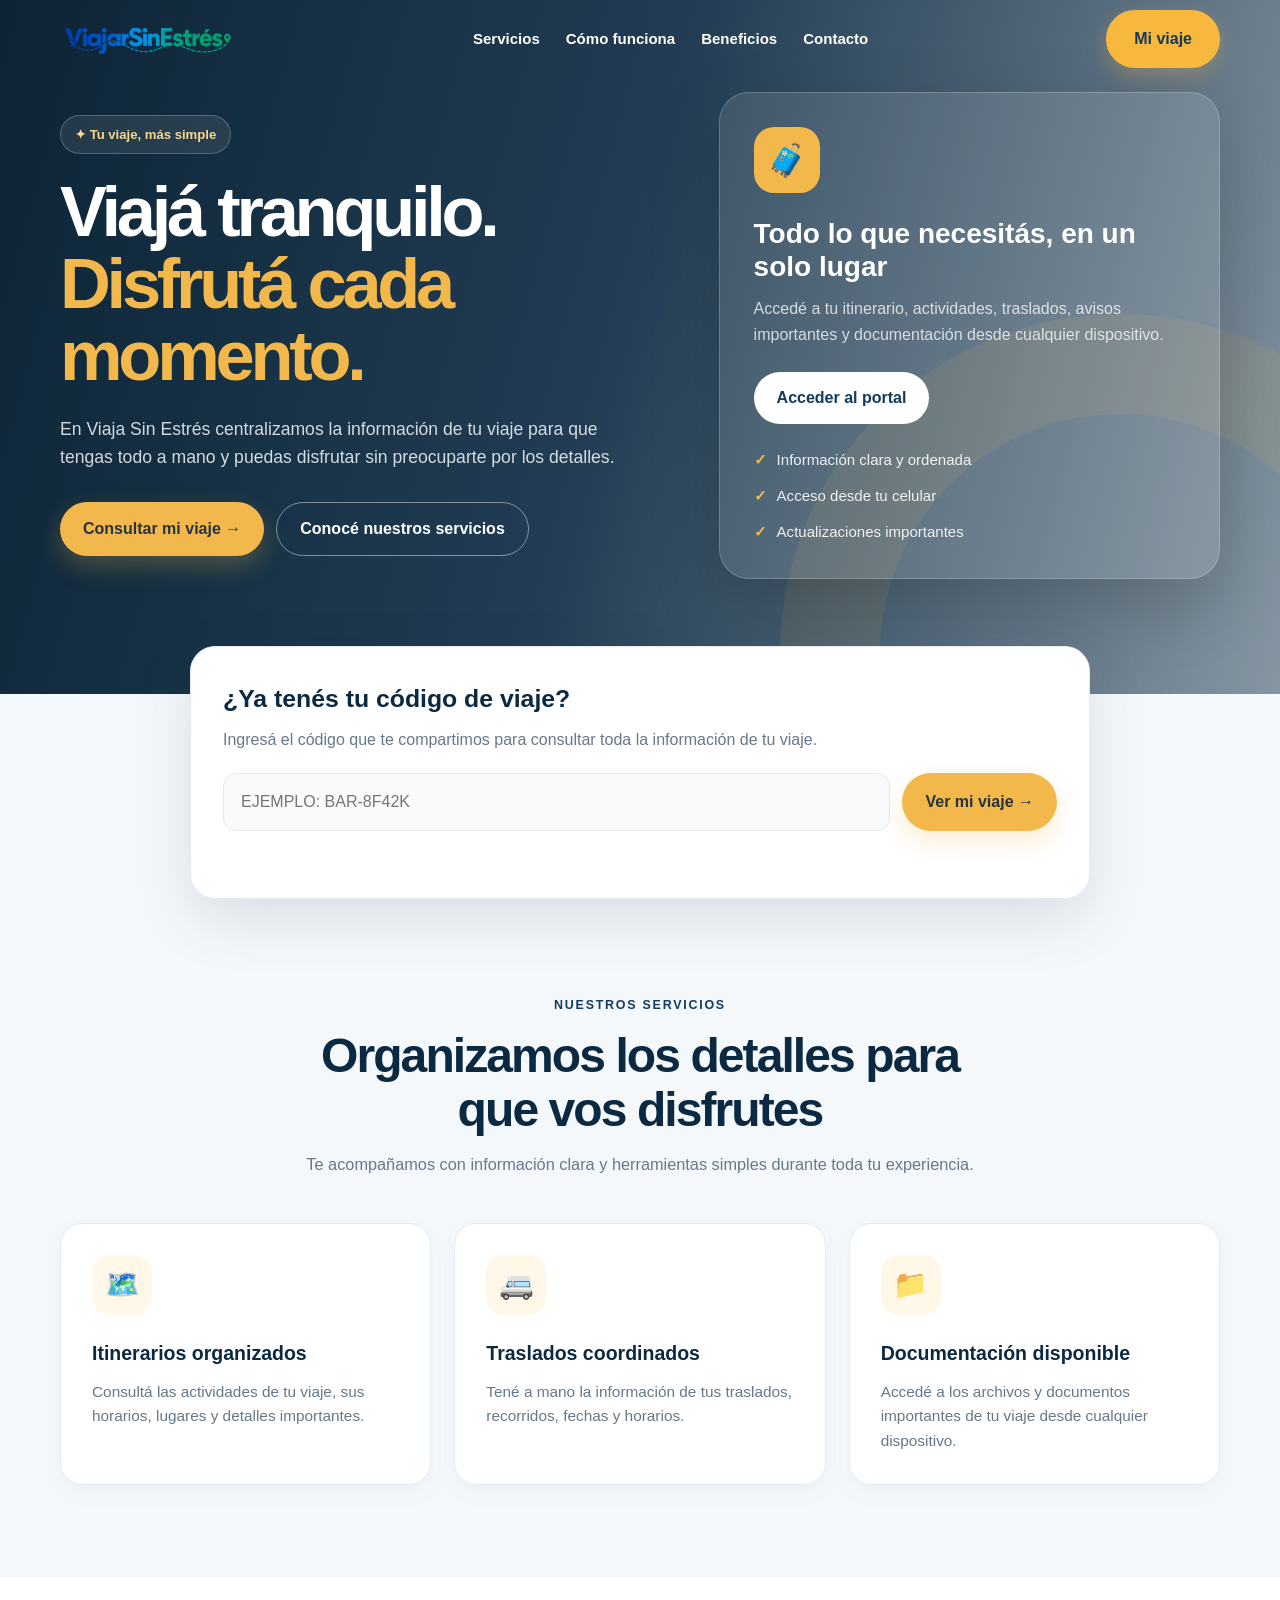
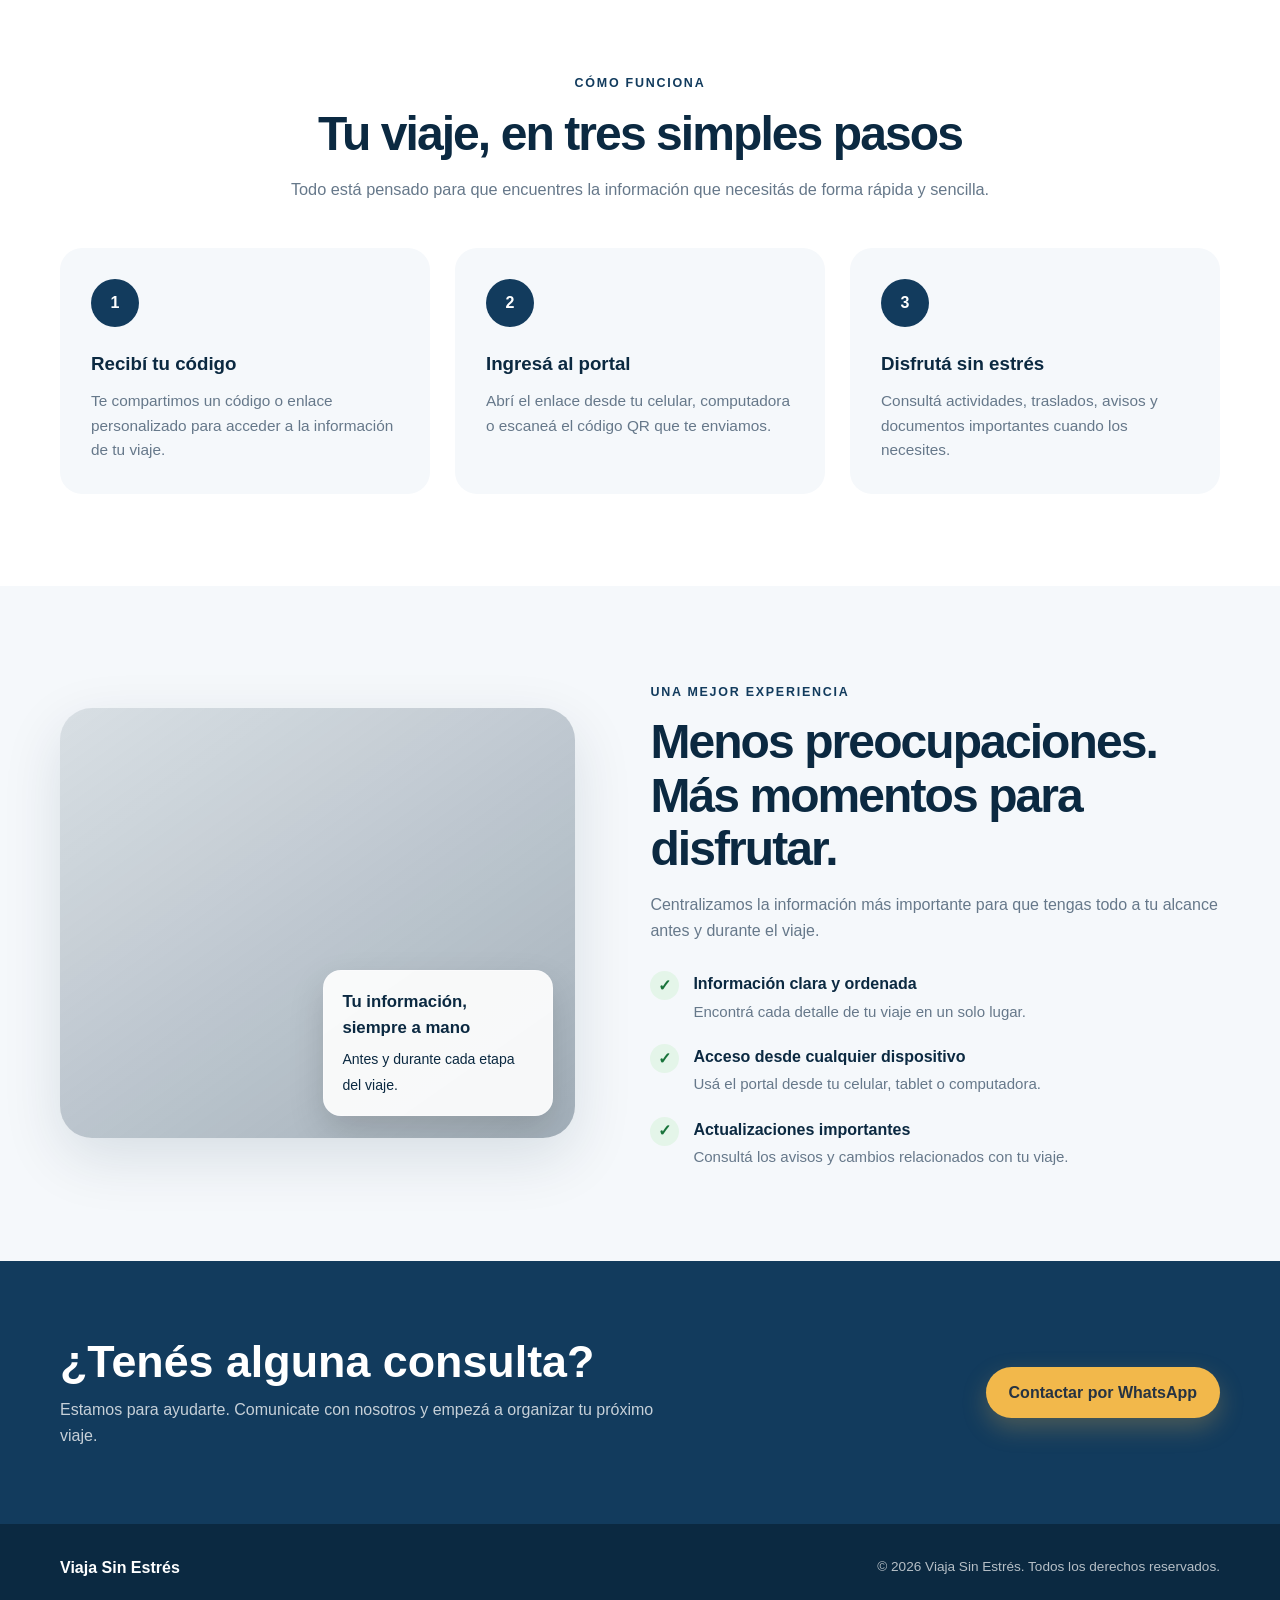
==== index.html @ dff8382d "Add files via upload" ====
<!DOCTYPE html>
<html lang="es">

<head>
  <meta charset="UTF-8">
  <meta name="viewport" content="width=device-width, initial-scale=1.0">
  <title>Viaja Sin Estrés | Organizá tu próximo viaje</title>
  <meta name="description" content="Consultá tu itinerario, actividades, traslados, avisos y documentación desde un solo lugar con Viaja Sin Estrés.">
  <link rel="stylesheet" href="shared/css/global.css">
<link rel="icon" href="assets/favicon-viaja-sin-estres.svg" type="image/svg+xml">
<style>
  /* Ocultar los bordes defectuosos del logo */
  .navbar .brand img,
  .navbar .logo img,
  .navbar img {
   
    background: transparent !important;
    mix-blend-mode: normal !important;
    filter: none !important;
  }
</style>
<style>
  html {
    scroll-behavior: smooth;
  }

  section {
    scroll-margin-top: 100px;
  }

  a,
  button,
  .button,
  .service-card,
  .step-card,
  .benefit-card {
    transition:
      transform 0.3s ease,
      background-color 0.3s ease,
      color 0.3s ease,
      box-shadow 0.3s ease;
  }

  .button:hover,
  button:hover {
    transform: translateY(-3px);
  }

  .service-card:hover,
  .step-card:hover,
  .benefit-card:hover {
    transform: translateY(-6px);
    box-shadow: 0 18px 35px rgba(10, 45, 75, 0.12);
  }

  .hero-content,
  .hero-card,
  .service-card,
  .step-card,
  .benefit-card {
    animation: aparecerSuave 0.8s ease both;
  }

  @keyframes aparecerSuave {
    from {
      opacity: 0;
      transform: translateY(20px);
    }

    to {
      opacity: 1;
      transform: translateY(0);
    }
  }

  @media (prefers-reduced-motion: reduce) {
    html {
      scroll-behavior: auto;
    }

    *,
    *::before,
    *::after {
      animation: none !important;
      transition: none !important;
    }
  }
</style>

  <style>
    :root {
      --navy: #0b2941;
      --blue: #123b5d;
      --gold: #f2b84b;
      --cream: #fff8e9;
      --surface: #ffffff;
      --background: #f5f8fb;
      --text: #183247;
      --muted: #66788a;
      --border: #e3eaf0;
      --shadow: 0 20px 60px rgba(11, 41, 65, .12);
    }

    * { box-sizing: border-box; margin: 0; padding: 0; }

    html { scroll-behavior: smooth; }

    .skip-link {
      position: absolute;
      top: -60px;
      left: 16px;
      z-index: 200;
      padding: 10px 15px;
      border-radius: 10px;
      background: var(--gold);
      color: var(--navy);
      font-weight: 800;
    }

    .skip-link:focus { top: 12px; }

    body {
      font-family: Arial, Helvetica, sans-serif;
      background: var(--background);
      color: var(--text);
      line-height: 1.6;
    }

    a { color: inherit; text-decoration: none; }
    button, input { font: inherit; }

    .container {
      width: min(1160px, 92%);
      margin: 0 auto;
    }

    .section { padding: 92px 0; }

    .section-heading {
      max-width: 720px;
      margin: 0 auto 46px;
      text-align: center;
    }

    .eyebrow {
      display: inline-block;
      margin-bottom: 13px;
      color: var(--blue);
      font-size: .78rem;
      font-weight: 800;
      letter-spacing: .14em;
      text-transform: uppercase;
    }

    .section-heading h2 {
      margin-bottom: 15px;
      color: var(--navy);
      font-size: clamp(2rem, 4vw, 3rem);
      line-height: 1.12;
      letter-spacing: -.04em;
    }

    .section-heading p {
      color: var(--muted);
      font-size: 1.02rem;
    }

    .button {
      display: inline-flex;
      align-items: center;
      justify-content: center;
      gap: 9px;
      min-height: 50px;
      padding: 13px 23px;
      border: 0;
      border-radius: 999px;
      font-weight: 800;
      cursor: pointer;
      transition: transform .2s ease, background .2s ease, box-shadow .2s ease;
    }

    .button:hover {
      transform: translateY(-2px);
    }

    .button-primary {
      background: var(--gold);
      color: #263342;
      box-shadow: 0 10px 25px rgba(242, 184, 75, .25);
    }

    .button-primary:hover { background: #f6c96b; }

    .button-light {
      background: #fff;
      color: var(--blue);
    }

    .button-outline {
      border: 1px solid rgba(255,255,255,.45);
      background: transparent;
      color: #fff;
    }

    .button-outline:hover { background: rgba(255,255,255,.1); }

    /* Navegación */
    .navbar {
      position: absolute;
      top: 0;
      left: 0;
      width: 100%;
      z-index: 100;
      border-bottom: none;
      background: transparent;
      backdrop-filter: none;
    }

    .navbar-content {
      display: flex;
      align-items: center;
      justify-content: space-between;
      gap: 20px;
      min-height: 78px;
    }

    .brand-logo {
      display: block;
      width: 190px;
      height: auto;
      object-fit: contain;
    }

    .nav-links {
      display: flex;
      align-items: center;
      gap: 26px;
      color: var(--muted);
      font-size: .94rem;
      font-weight: 700;
    }

    .nav-links a { transition: color .2s ease; }
    .nav-links a:hover { color: var(--blue); }

    .nav-actions {
      display: flex;
      align-items: center;
      gap: 10px;
    }

    .menu-toggle {
      display: none;
      width: 44px;
      height: 44px;
      padding: 9px;
      border: 1px solid var(--border);
      border-radius: 12px;
      background: #fff;
      cursor: pointer;
    }

    .menu-toggle span {
      display: block;
      width: 100%;
      height: 2px;
      margin: 5px 0;
      border-radius: 3px;
      background: var(--navy);
    }

    /* Hero */
    .hero {
      position: relative;
      overflow: hidden;
      color: #fff;
      background:
        linear-gradient(105deg, rgba(7,31,49,.98) 0%, rgba(11,41,65,.9) 48%, rgba(11,41,65,.48) 100%),
        url("https://images.unsplash.com/photo-1500534623283-312aade485b7?auto=format&fit=crop&w=1800&q=85")
        center/cover no-repeat;
    }

    .hero::before {
      position: absolute;
      right: -180px;
      bottom: -300px;
      width: 680px;
      height: 680px;
      border: 100px solid rgba(242,184,75,.09);
      border-radius: 50%;
      content: "";
    }

    .hero-content {
      position: relative;
      z-index: 1;
      display: grid;
      grid-template-columns: 1.08fr .92fr;
      align-items: center;
      gap: 70px;
      min-height: 650px;
      padding: 92px 0 115px;
    }

    .hero-badge {
      display: inline-flex;
      align-items: center;
      gap: 8px;
      margin-bottom: 22px;
      padding: 8px 14px;
      border: 1px solid rgba(255,255,255,.22);
      border-radius: 999px;
      background: rgba(255,255,255,.09);
      color: #f8d88e;
      font-size: .82rem;
      font-weight: 800;
    }

    .hero h1 {
      max-width: 700px;
      margin-bottom: 23px;
      font-size: clamp(2.65rem, 5.5vw, 5rem);
      line-height: 1.02;
      letter-spacing: -.06em;
    }

    .hero h1 span { color: var(--gold); }

    .hero-description {
      max-width: 590px;
      margin-bottom: 31px;
      color: rgba(255,255,255,.82);
      font-size: 1.1rem;
    }

    .hero-actions {
      display: flex;
      flex-wrap: wrap;
      gap: 12px;
    }

    .hero-panel {
      padding: 34px;
      border: 1px solid rgba(255,255,255,.2);
      border-radius: 30px;
      background: rgba(255,255,255,.11);
      box-shadow: 0 25px 70px rgba(0,0,0,.18);
      backdrop-filter: blur(15px);
    }

    .panel-icon {
      display: grid;
      width: 66px;
      height: 66px;
      margin-bottom: 24px;
      place-items: center;
      border-radius: 20px;
      background: var(--gold);
      color: var(--navy);
      font-size: 2rem;
    }

    .hero-panel h2 {
      margin-bottom: 13px;
      font-size: 1.75rem;
      line-height: 1.18;
    }

    .hero-panel p {
      margin-bottom: 25px;
      color: rgba(255,255,255,.77);
    }

    .mini-features {
      display: grid;
      gap: 12px;
      margin-top: 24px;
    }

    .mini-feature {
      display: flex;
      align-items: center;
      gap: 10px;
      color: rgba(255,255,255,.9);
      font-size: .94rem;
    }

    .mini-feature span {
      color: var(--gold);
      font-weight: 900;
    }

    /* Acceso */
    .access-box {
      position: relative;
      z-index: 2;
      max-width: 900px;
      margin: -48px auto 0;
      padding: 32px;
      border: 1px solid var(--border);
      border-radius: 25px;
      background: var(--surface);
      box-shadow: var(--shadow);
    }

    .access-box h2 {
      margin-bottom: 8px;
      color: var(--navy);
      font-size: 1.55rem;
    }

    .access-box p {
      margin-bottom: 21px;
      color: var(--muted);
    }

    .access-form {
      display: flex;
      gap: 12px;
    }

    .access-form input {
      min-width: 0;
      flex: 1;
      padding: 15px 17px;
      border: 1px solid var(--border);
      border-radius: 13px;
      outline: none;
      background: #f8fafc;
      color: var(--text);
      text-transform: uppercase;
    }

    .access-form input:focus {
      border-color: var(--blue);
      box-shadow: 0 0 0 3px rgba(18,59,93,.1);
    }

    .access-message {
      min-height: 23px;
      margin-top: 12px;
      color: #b42318;
      font-size: .9rem;
    }

    /* Servicios */
    .services-grid {
      display: grid;
      grid-template-columns: repeat(3, 1fr);
      gap: 23px;
    }

    .service-card {
      padding: 31px;
      border: 1px solid var(--border);
      border-radius: 22px;
      background: #fff;
      box-shadow: 0 8px 25px rgba(18,59,93,.04);
      transition: transform .25s ease, box-shadow .25s ease;
    }

    .service-card:hover {
      transform: translateY(-6px);
      box-shadow: var(--shadow);
    }

    .service-icon {
      display: grid;
      width: 60px;
      height: 60px;
      margin-bottom: 23px;
      place-items: center;
      border-radius: 18px;
      background: var(--cream);
      font-size: 1.75rem;
    }

    .service-card h3 {
      margin-bottom: 10px;
      color: var(--navy);
      font-size: 1.22rem;
    }

    .service-card p {
      color: var(--muted);
      font-size: .96rem;
    }

    /* Pasos */
    .steps-section { background: #fff; }

    .steps-grid {
      display: grid;
      grid-template-columns: repeat(3, 1fr);
      gap: 25px;
    }

    .step {
      padding: 31px;
      border-radius: 22px;
      background: var(--background);
    }

    .step-number {
      display: grid;
      width: 48px;
      height: 48px;
      margin-bottom: 22px;
      place-items: center;
      border-radius: 50%;
      background: var(--blue);
      color: #fff;
      font-weight: 900;
    }

    .step h3 {
      margin-bottom: 10px;
      color: var(--navy);
    }

    .step p {
      color: var(--muted);
      font-size: .96rem;
    }

    /* Beneficios */
    .benefits-content {
      display: grid;
      grid-template-columns: .95fr 1.05fr;
      align-items: center;
      gap: 75px;
    }

    .benefits-visual {
      position: relative;
      min-height: 430px;
      overflow: hidden;
      border-radius: 32px;
      background:
        linear-gradient(145deg, rgba(11,41,65,.12), rgba(11,41,65,.35)),
        url("https://images.unsplash.com/photo-1464822759023-fed622ff2c3b?auto=format&fit=crop&w=1100&q=85")
        center/cover no-repeat;
      box-shadow: var(--shadow);
    }

    .visual-badge {
      position: absolute;
      right: 22px;
      bottom: 22px;
      max-width: 230px;
      padding: 18px;
      border: 1px solid rgba(255,255,255,.35);
      border-radius: 18px;
      background: rgba(255,255,255,.9);
      color: var(--navy);
      box-shadow: 0 15px 35px rgba(0,0,0,.15);
    }

    .visual-badge strong {
      display: block;
      margin-bottom: 4px;
      font-size: 1.05rem;
    }

    .visual-badge span { font-size: .88rem; }

    .benefits-copy .eyebrow { margin-bottom: 12px; }

    .benefits-copy h2 {
      margin-bottom: 16px;
      color: var(--navy);
      font-size: clamp(2rem, 4vw, 3rem);
      line-height: 1.12;
      letter-spacing: -.04em;
    }

    .benefits-copy > p { color: var(--muted); }

    .benefits-list {
      display: grid;
      gap: 20px;
      margin-top: 28px;
    }

    .benefit {
      display: flex;
      align-items: flex-start;
      gap: 14px;
    }

    .benefit-check {
      display: grid;
      flex-shrink: 0;
      width: 29px;
      height: 29px;
      place-items: center;
      border-radius: 50%;
      background: #e4f5e9;
      color: #18733a;
      font-weight: 900;
    }

    .benefit strong {
      display: block;
      margin-bottom: 3px;
      color: var(--navy);
    }

    .benefit p {
      color: var(--muted);
      font-size: .94rem;
    }

    /* CTA y footer */
    .cta {
      padding: 75px 0;
      background: var(--blue);
      color: #fff;
    }

    .cta-content {
      display: flex;
      align-items: center;
      justify-content: space-between;
      gap: 35px;
    }

    .cta h2 {
      margin-bottom: 11px;
      font-size: clamp(1.9rem, 4vw, 2.8rem);
      line-height: 1.12;
    }

    .cta p {
      max-width: 630px;
      color: rgba(255,255,255,.76);
    }

    .footer {
      padding: 31px 0;
      background: var(--navy);
      color: rgba(255,255,255,.7);
    }

    .footer-content {
      display: flex;
      align-items: center;
      justify-content: space-between;
      gap: 20px;
    }

    .footer-brand {
      color: #fff;
      font-weight: 900;
    }

    .footer small { font-size: .85rem; }

    @media (max-width: 900px) {
      .nav-links {
        display: none;
        position: absolute;
        top: 78px;
        left: 0;
        right: 0;
        padding: 18px 4%;
        border-bottom: none;
        background: #123b56;
        box-shadow: 0 18px 35px rgba(11, 41, 65, .18);
      }

      .nav-links.is-open {
        display: grid;
        gap: 14px;
      }

      .menu-toggle { display: block; }

      .hero-content {
        grid-template-columns: 1fr;
        gap: 38px;
        min-height: auto;
        padding: 70px 0 105px;
      }

      .hero-panel { max-width: 560px; }

      .services-grid,
      .steps-grid { grid-template-columns: 1fr; }

      .benefits-content {
        grid-template-columns: 1fr;
        gap: 38px;
      }

      .benefits-visual { min-height: 330px; }

      .cta-content {
        align-items: flex-start;
        flex-direction: column;
      }
    }

    @media (max-width: 560px) {
      .section { padding: 65px 0; }

      .brand-logo { width: 155px; }

      .nav-trip-button {
        min-height: 44px;
        padding: 10px 17px;
      }

      .hero h1 { font-size: 2.85rem; }

      .hero-actions,
      .hero-actions .button { width: 100%; }

      .access-box {
        width: 92%;
        margin-top: -35px;
        padding: 24px;
      }

      .access-form { flex-direction: column; }
      .access-form .button { width: 100%; }

      .service-card,
      .step { padding: 26px; }

      .footer-content {
        align-items: flex-start;
        flex-direction: column;
      }
    }
  </style>

  <!-- Ajustes finales del header -->
  <style>
    .navbar {
      background: transparent !important;
      border-bottom: none !important;
      box-shadow: none !important;
      backdrop-filter: none !important;
    }

    .navbar .nav-links a {
      color: #ffffff;
    }

    .navbar .nav-links a:hover {
      color: var(--gold);
    }

    .navbar .nav-trip-button {
      background: var(--gold);
      color: var(--navy);
      border: none;
    }

    .navbar .menu-toggle {
      background: rgba(255, 255, 255, 0.12);
      border-color: rgba(255, 255, 255, 0.35);
    }

    .navbar .menu-toggle span {
      background: #ffffff;
    }

    @media (max-width: 900px) {
      .navbar .nav-links {
        background: #123b56;
        border-bottom: none;
      }
    }
  </style>
  <style>
  /* Mostrar el logo completo */
  .navbar img {
    display: block !important;
    width: auto !important;
    height: auto !important;
    max-width: 180px !important;
    max-height: 70px !important;
    clip-path: none !important;
    object-fit: contain !important;
    mix-blend-mode: normal !important;
    filter: none !important;
  }

  /* Contenedor del logo sin recortes */
  .navbar .brand,
  .navbar .logo,
  .navbar a:first-child {
    overflow: visible !important;
    background: transparent !important;
    border: none !important;
    box-shadow: none !important;
  }
</style>
<style>
  /* Restaurar el botón "Mi viaje" */
  .navbar a.button,
  .navbar a.button-primary,
  .navbar .nav-trip-button {
    display: inline-flex !important;
    align-items: center;
    justify-content: center;
    background: #F8B83E !important;
    color: #123B56 !important;
    border: 2px solid #F8B83E !important;
    border-radius: 999px !important;
    padding: 14px 26px !important;
    text-decoration: none !important;
    font-weight: 800 !important;
    box-shadow: 0 8px 20px rgba(248, 184, 62, 0.25) !important;
  }

  .navbar a.button:hover,
  .navbar a.button-primary:hover,
  .navbar .nav-trip-button:hover {
    background: #FFD477 !important;
    border-color: #FFD477 !important;
    color: #123B56 !important;
    transform: translateY(-2px);
  }
</style>
</head>

<body>
  <a class="skip-link" href="#contenido-principal">Saltar al contenido principal</a>

  <header class="navbar">
    <div class="container navbar-content">
      <a href="#" aria-label="Viaja Sin Estrés - Inicio">
        <img class="brand-logo" src="assets/logo-viaja-sin-estres.png" alt="Viaja Sin Estrés">
      </a>

      <nav class="nav-links" id="mainNav" aria-label="Navegación principal">
        <a href="#servicios">Servicios</a>
        <a href="#como-funciona">Cómo funciona</a>
        <a href="#beneficios">Beneficios</a>
        <a href="#contacto">Contacto</a>
      </nav>

      <div class="nav-actions">
        <a class="button button-primary nav-trip-button" href="#acceso">Mi viaje</a>
        <button class="menu-toggle" id="menuToggle" type="button"
                aria-label="Abrir menú" aria-controls="mainNav" aria-expanded="false">
          <span></span><span></span><span></span>
        </button>
      </div>
    </div>
  </header>

  <main id="contenido-principal">
    <section class="hero">
      <div class="container hero-content">
        <div>
          <span class="hero-badge">✦ Tu viaje, más simple</span>

          <h1>
            Viajá tranquilo.<br>
            <span>Disfrutá cada momento.</span>
          </h1>

          <p class="hero-description">
            En Viaja Sin Estrés centralizamos la información de tu viaje
            para que tengas todo a mano y puedas disfrutar sin preocuparte
            por los detalles.
          </p>

          <div class="hero-actions">
            <a class="button button-primary" href="#acceso">Consultar mi viaje →</a>
            <a class="button button-outline" href="#servicios">Conocé nuestros servicios</a>
          </div>
        </div>

        <div class="hero-panel">
          <div class="panel-icon">🧳</div>
          <h2>Todo lo que necesitás, en un solo lugar</h2>
          <p>
            Accedé a tu itinerario, actividades, traslados, avisos
            importantes y documentación desde cualquier dispositivo.
          </p>
          <a class="button button-light" href="#acceso">Acceder al portal</a>

          <div class="mini-features">
            <div class="mini-feature"><span>✓</span> Información clara y ordenada</div>
            <div class="mini-feature"><span>✓</span> Acceso desde tu celular</div>
            <div class="mini-feature"><span>✓</span> Actualizaciones importantes</div>
          </div>
        </div>
      </div>
    </section>

    <section class="container" id="acceso">
      <div class="access-box">
        <h2>¿Ya tenés tu código de viaje?</h2>
        <p>Ingresá el código que te compartimos para consultar toda la información de tu viaje.</p>

        <form class="access-form" id="accessForm">
          <input
            type="text"
            id="tripCode"
            placeholder="Ejemplo: BAR-8F42K"
            autocomplete="off"
            required
          >
          <button class="button button-primary" type="submit">Ver mi viaje →</button>
        </form>

        <div class="access-message" id="accessMessage" role="alert" aria-live="polite"></div>
      </div>
    </section>

    <section class="section" id="servicios">
      <div class="container">
        <div class="section-heading">
          <span class="eyebrow">Nuestros servicios</span>
          <h2>Organizamos los detalles para que vos disfrutes</h2>
          <p>Te acompañamos con información clara y herramientas simples durante toda tu experiencia.</p>
        </div>

        <div class="services-grid">
          <article class="service-card">
            <div class="service-icon">🗺️</div>
            <h3>Itinerarios organizados</h3>
            <p>Consultá las actividades de tu viaje, sus horarios, lugares y detalles importantes.</p>
          </article>

          <article class="service-card">
            <div class="service-icon">🚐</div>
            <h3>Traslados coordinados</h3>
            <p>Tené a mano la información de tus traslados, recorridos, fechas y horarios.</p>
          </article>

          <article class="service-card">
            <div class="service-icon">📁</div>
            <h3>Documentación disponible</h3>
            <p>Accedé a los archivos y documentos importantes de tu viaje desde cualquier dispositivo.</p>
          </article>
        </div>
      </div>
    </section>

    <section class="section steps-section" id="como-funciona">
      <div class="container">
        <div class="section-heading">
          <span class="eyebrow">Cómo funciona</span>
          <h2>Tu viaje, en tres simples pasos</h2>
          <p>Todo está pensado para que encuentres la información que necesitás de forma rápida y sencilla.</p>
        </div>

        <div class="steps-grid">
          <article class="step">
            <div class="step-number">1</div>
            <h3>Recibí tu código</h3>
            <p>Te compartimos un código o enlace personalizado para acceder a la información de tu viaje.</p>
          </article>

          <article class="step">
            <div class="step-number">2</div>
            <h3>Ingresá al portal</h3>
            <p>Abrí el enlace desde tu celular, computadora o escaneá el código QR que te enviamos.</p>
          </article>

          <article class="step">
            <div class="step-number">3</div>
            <h3>Disfrutá sin estrés</h3>
            <p>Consultá actividades, traslados, avisos y documentos importantes cuando los necesites.</p>
          </article>
        </div>
      </div>
    </section>

    <section class="section" id="beneficios">
      <div class="container benefits-content">
        <div class="benefits-visual" aria-label="Paisaje de montaña">
          <div class="visual-badge">
            <strong>Tu información, siempre a mano</strong>
            <span>Antes y durante cada etapa del viaje.</span>
          </div>
        </div>

        <div class="benefits-copy">
          <span class="eyebrow">Una mejor experiencia</span>
          <h2>Menos preocupaciones.<br>Más momentos para disfrutar.</h2>
          <p>
            Centralizamos la información más importante para que tengas
            todo a tu alcance antes y durante el viaje.
          </p>

          <div class="benefits-list">
            <div class="benefit">
              <span class="benefit-check">✓</span>
              <div>
                <strong>Información clara y ordenada</strong>
                <p>Encontrá cada detalle de tu viaje en un solo lugar.</p>
              </div>
            </div>

            <div class="benefit">
              <span class="benefit-check">✓</span>
              <div>
                <strong>Acceso desde cualquier dispositivo</strong>
                <p>Usá el portal desde tu celular, tablet o computadora.</p>
              </div>
            </div>

            <div class="benefit">
              <span class="benefit-check">✓</span>
              <div>
                <strong>Actualizaciones importantes</strong>
                <p>Consultá los avisos y cambios relacionados con tu viaje.</p>
              </div>
            </div>
          </div>
        </div>
      </div>
    </section>

    <section class="cta" id="contacto">
      <div class="container cta-content">
        <div>
          <h2>¿Tenés alguna consulta?</h2>
          <p>Estamos para ayudarte. Comunicate con nosotros y empezá a organizar tu próximo viaje.</p>
        </div>

        <a
  class="button button-primary"
  href="https://api.whatsapp.com/send?phone=5493462377104&text=Hola%2C%20quisiera%20realizar%20una%20consulta%20sobre%20los%20servicios%20de%20Viaja%20Sin%20Estr%C3%A9s.%20%C2%BFPodr%C3%ADan%20ayudarme%3F"
  target="_blank"
  rel="noopener noreferrer"
>
  Contactar por WhatsApp
</a>
      </div>
    </section>
  </main>

  <footer class="footer">
    <div class="container footer-content">
      <div class="footer-brand">Viaja Sin Estrés</div>
      <small>© <span id="currentYear"></span> Viaja Sin Estrés. Todos los derechos reservados.</small>
    </div>
  </footer>

  <script>
    const accessForm = document.getElementById("accessForm");
    const tripCodeInput = document.getElementById("tripCode");
    const accessMessage = document.getElementById("accessMessage");

    accessForm.addEventListener("submit", function (event) {
      event.preventDefault();

      const code = tripCodeInput.value.trim().toUpperCase();

      if (!code) {
        accessMessage.textContent = "Ingresá un código de viaje.";
        return;
      }

      accessMessage.textContent = "";
      window.location.href = "viaje/?c=" + encodeURIComponent(code);
    });

    document.getElementById("currentYear").textContent = new Date().getFullYear();

    const menuToggle = document.getElementById("menuToggle");
    const mainNav = document.getElementById("mainNav");

    menuToggle.addEventListener("click", function () {
      const isOpen = mainNav.classList.toggle("is-open");
      menuToggle.setAttribute("aria-expanded", String(isOpen));
      menuToggle.setAttribute("aria-label", isOpen ? "Cerrar menú" : "Abrir menú");
    });

    mainNav.querySelectorAll("a").forEach(function (link) {
      link.addEventListener("click", function () {
        mainNav.classList.remove("is-open");
        menuToggle.setAttribute("aria-expanded", "false");
        menuToggle.setAttribute("aria-label", "Abrir menú");
      });
    });
  </script>
</body>
</html>
---- shared/css/global.css ----
/* ============================================================
   shared/css/global.css
   Variables de diseño, reset y componentes reutilizables.
   Importar PRIMERO en cualquier página.
   ============================================================ */

/* ── Variables ─────────────────────────────────────────────── */
:root {
  /* Paleta principal */
  --color-primary:       #1d4ed8;
  --color-primary-dark:  #1e3a8a;
  --color-primary-light: #eff6ff;
  --color-accent:        #f97316;
  --color-accent-dark:   #ea580c;

  /* Estados */
  --color-success:       #16a34a;
  --color-success-bg:    #f0fdf4;
  --color-success-border:#86efac;
  --color-danger:        #dc2626;
  --color-danger-bg:     #fef2f2;
  --color-danger-border: #fca5a5;
  --color-warning:       #d97706;
  --color-warning-bg:    #fffbeb;

  /* Superficies */
  --color-bg:            #f8fafc;
  --color-surface:       #ffffff;
  --color-border:        #e2e8f0;
  --color-border-light:  #f1f5f9;

  /* Texto */
  --color-text:          #1e293b;
  --color-text-muted:    #64748b;
  --color-text-light:    #94a3b8;
  --color-text-inverse:  #ffffff;

  /* Tipografía */
  --font:       'Segoe UI', system-ui, -apple-system, sans-serif;
  --font-mono:  'Courier New', 'Consolas', monospace;

  /* Tamaños */
  --text-xs:   0.75rem;
  --text-sm:   0.875rem;
  --text-base: 1rem;
  --text-lg:   1.125rem;
  --text-xl:   1.25rem;
  --text-2xl:  1.5rem;
  --text-3xl:  1.875rem;

  /* Espaciado */
  --sp-1: 0.25rem;  --sp-2: 0.5rem;  --sp-3: 0.75rem;
  --sp-4: 1rem;     --sp-5: 1.25rem; --sp-6: 1.5rem;
  --sp-8: 2rem;     --sp-10: 2.5rem; --sp-12: 3rem;

  /* Radios */
  --r-sm:   4px;
  --r:      8px;
  --r-lg:   12px;
  --r-xl:   16px;
  --r-full: 9999px;

  /* Sombras */
  --shadow-sm: 0 1px 2px rgba(0,0,0,.05);
  --shadow:    0 1px 3px rgba(0,0,0,.10), 0 1px 2px rgba(0,0,0,.06);
  --shadow-md: 0 4px 6px -1px rgba(0,0,0,.10), 0 2px 4px -1px rgba(0,0,0,.06);
  --shadow-lg: 0 10px 15px -3px rgba(0,0,0,.10), 0 4px 6px -2px rgba(0,0,0,.05);
  --shadow-xl: 0 20px 25px -5px rgba(0,0,0,.10), 0 10px 10px -5px rgba(0,0,0,.04);

  /* Transiciones */
  --tr:    150ms ease;
  --tr-md: 250ms ease;
}

/* ── Reset ──────────────────────────────────────────────────── */
*, *::before, *::after { box-sizing: border-box; margin: 0; padding: 0; }

html {
  font-size: 16px;
  -webkit-text-size-adjust: 100%;
  scroll-behavior: smooth;
}

body {
  font-family: var(--font);
  font-size: var(--text-base);
  color: var(--color-text);
  background: var(--color-bg);
  line-height: 1.6;
  min-height: 100vh;
}

/* ── Botones ────────────────────────────────────────────────── */
.btn {
  display: inline-flex;
  align-items: center;
  gap: var(--sp-2);
  padding: var(--sp-2) var(--sp-4);
  font-size: var(--text-sm);
  font-weight: 500;
  font-family: var(--font);
  border-radius: var(--r);
  border: 1.5px solid transparent;
  cursor: pointer;
  transition: all var(--tr);
  text-decoration: none;
  white-space: nowrap;
  line-height: 1.5;
  user-select: none;
}
.btn:disabled { opacity: .6; cursor: not-allowed; }
.btn:focus-visible {
  outline: 3px solid var(--color-primary);
  outline-offset: 2px;
}

.btn-primary {
  background: var(--color-primary);
  color: var(--color-text-inverse);
  border-color: var(--color-primary);
}
.btn-primary:hover:not(:disabled) {
  background: var(--color-primary-dark);
  border-color: var(--color-primary-dark);
}

.btn-accent {
  background: var(--color-accent);
  color: var(--color-text-inverse);
  border-color: var(--color-accent);
}
.btn-accent:hover:not(:disabled) {
  background: var(--color-accent-dark);
  border-color: var(--color-accent-dark);
}

.btn-ghost {
  background: transparent;
  color: var(--color-text-muted);
  border-color: var(--color-border);
}
.btn-ghost:hover:not(:disabled) {
  background: var(--color-border-light);
  color: var(--color-text);
}

.btn-danger {
  background: transparent;
  color: var(--color-danger);
  border-color: var(--color-danger);
}
.btn-danger:hover:not(:disabled) { background: var(--color-danger-bg); }

.btn-sm  { padding: var(--sp-1) var(--sp-3); font-size: var(--text-xs); }
.btn-lg  { padding: var(--sp-3) var(--sp-6); font-size: var(--text-base); }
.btn-full { width: 100%; justify-content: center; }

/* ── Formularios ────────────────────────────────────────────── */
.form-group {
  display: flex;
  flex-direction: column;
  gap: var(--sp-1);
  margin-bottom: var(--sp-4);
}

.form-group label {
  font-size: var(--text-sm);
  font-weight: 500;
  color: var(--color-text);
}

.form-group input,
.form-group textarea,
.form-group select {
  padding: var(--sp-2) var(--sp-3);
  border: 1.5px solid var(--color-border);
  border-radius: var(--r);
  font-size: var(--text-sm);
  font-family: var(--font);
  color: var(--color-text);
  background: var(--color-surface);
  transition: border-color var(--tr), box-shadow var(--tr);
  outline: none;
  width: 100%;
}
.form-group input:focus,
.form-group textarea:focus,
.form-group select:focus {
  border-color: var(--color-primary);
  box-shadow: 0 0 0 3px rgba(29,78,216,.12);
}
.form-group input::placeholder,
.form-group textarea::placeholder { color: var(--color-text-light); }
.form-group textarea { resize: vertical; min-height: 80px; }

/* Grid de dos columnas */
.form-row {
  display: grid;
  grid-template-columns: 1fr 1fr;
  gap: var(--sp-4);
  margin-bottom: var(--sp-4);
}
.form-row .form-group { margin-bottom: 0; }

@media (max-width: 560px) {
  .form-row { grid-template-columns: 1fr; }
}

/* ── Alertas ────────────────────────────────────────────────── */
.alert {
  padding: var(--sp-3) var(--sp-4);
  border-radius: var(--r);
  font-size: var(--text-sm);
  margin-bottom: var(--sp-4);
  border: 1.5px solid transparent;
}
.alert-error   { background: var(--color-danger-bg);  color: var(--color-danger);  border-color: var(--color-danger-border); }
.alert-success { background: var(--color-success-bg); color: var(--color-success); border-color: var(--color-success-border); }
.alert-warning { background: var(--color-warning-bg); color: var(--color-warning); border-color: #fcd34d; }

/* ── Badge ──────────────────────────────────────────────────── */
.badge {
  display: inline-block;
  padding: 2px var(--sp-2);
  border-radius: var(--r-full);
  font-size: var(--text-xs);
  font-weight: 700;
  letter-spacing: .06em;
  font-family: var(--font-mono);
}
.badge-primary { background: var(--color-primary-light); color: var(--color-primary-dark); }
.badge-success { background: var(--color-success-bg);    color: var(--color-success); }
.badge-neutral { background: var(--color-border-light);  color: var(--color-text-muted); }

/* ── Toggle switch ─────────────────────────────────────────── */
.toggle {
  position: relative;
  display: inline-block;
  width: 40px;
  height: 22px;
  flex-shrink: 0;
}
.toggle input { opacity: 0; width: 0; height: 0; }
.toggle-slider {
  position: absolute;
  cursor: pointer;
  inset: 0;
  background: var(--color-border);
  border-radius: var(--r-full);
  transition: background var(--tr);
}
.toggle-slider::before {
  content: '';
  position: absolute;
  height: 16px; width: 16px;
  left: 3px; bottom: 3px;
  background: white;
  border-radius: 50%;
  transition: transform var(--tr);
  box-shadow: var(--shadow-sm);
}
.toggle input:checked + .toggle-slider { background: var(--color-success); }
.toggle input:checked + .toggle-slider::before { transform: translateX(18px); }
.toggle input:focus-visible + .toggle-slider {
  outline: 3px solid var(--color-primary);
  outline-offset: 2px;
}

/* ── Utilidades ─────────────────────────────────────────────── */
.hidden        { display: none !important; }
.text-sm       { font-size: var(--text-sm); }
.text-xs       { font-size: var(--text-xs); }
.text-muted    { color: var(--color-text-muted); }
.text-center   { text-align: center; }
.fw-medium     { font-weight: 500; }
.fw-bold       { font-weight: 700; }
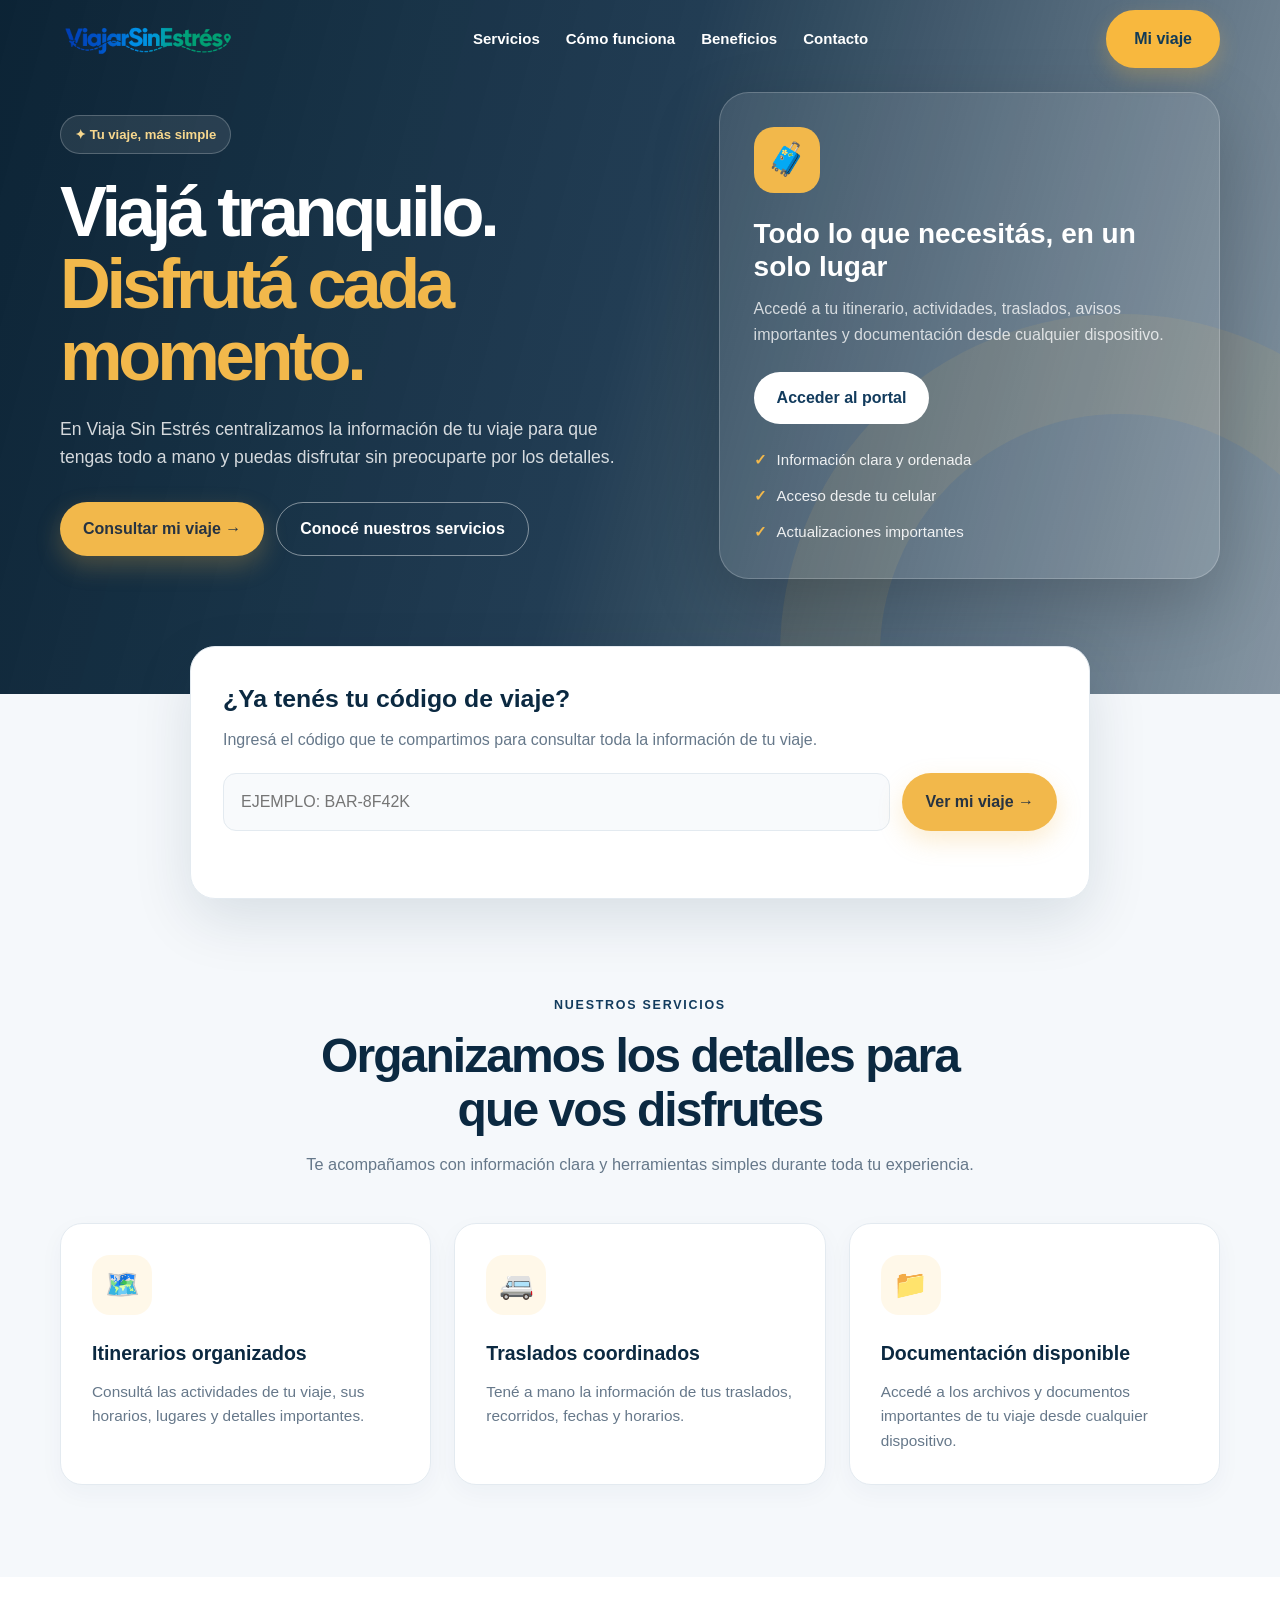
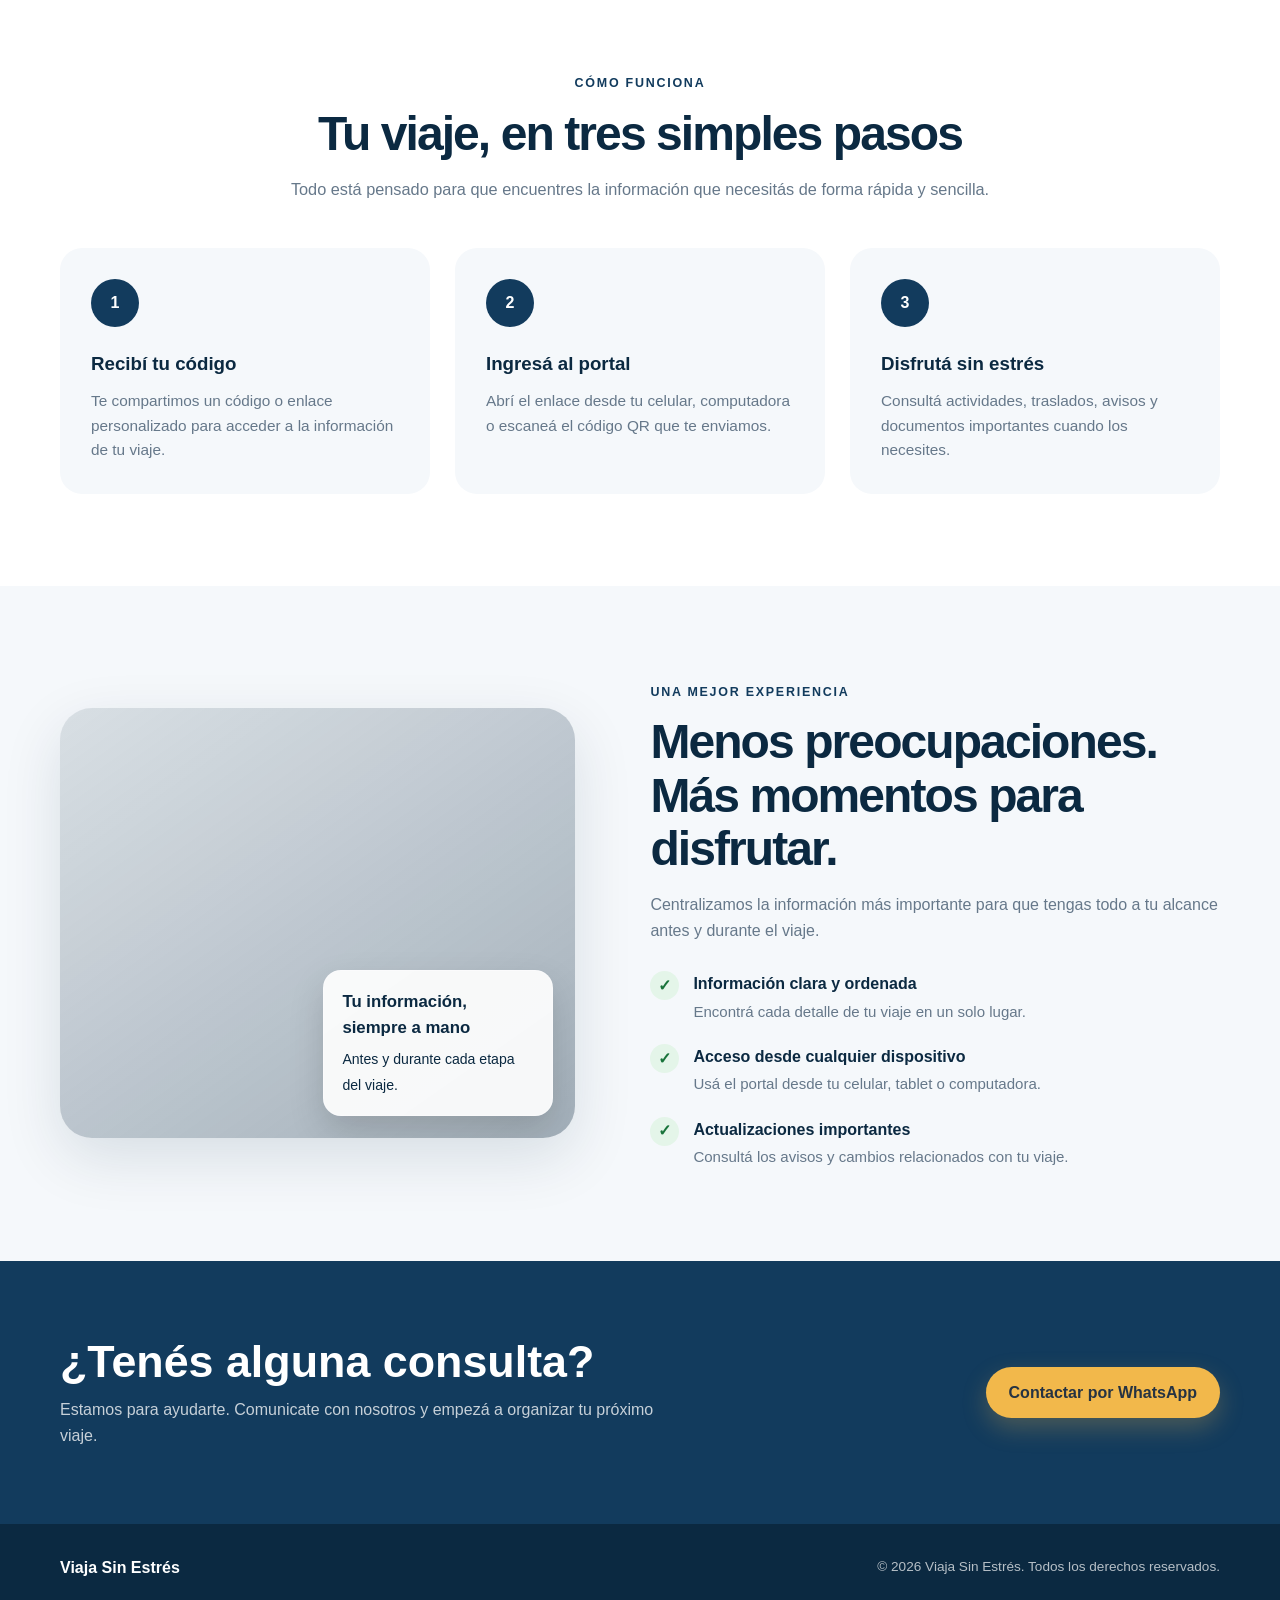
==== commit 427c8d3d: "Update index.html" ====
--- a/index.html
+++ b/index.html
@@ -7,6 +7,7 @@
   <title>Viaja Sin Estrés | Organizá tu próximo viaje</title>
   <meta name="description" content="Consultá tu itinerario, actividades, traslados, avisos y documentación desde un solo lugar con Viaja Sin Estrés.">
   <link rel="stylesheet" href="shared/css/global.css">
+  <link rel="preload" as="image" href="assets/logo-viaja-sin-estres.png">
 <link rel="icon" href="assets/favicon-viaja-sin-estres.svg" type="image/svg+xml">
 <style>
   /* Ocultar los bordes defectuosos del logo */
@@ -825,6 +826,27 @@
     transform: translateY(-2px);
   }
 </style>
+
+<style id="animaciones-scroll-viaja">
+  /* Animaciones de entrada al desplazarse por la página */
+  .reveal-on-scroll {
+    opacity: 0;
+    transform: translateY(28px);
+    transition: opacity .7s ease, transform .7s ease;
+  }
+  .reveal-on-scroll.is-visible {
+    opacity: 1;
+    transform: translateY(0);
+  }
+  @media (prefers-reduced-motion: reduce) {
+    .reveal-on-scroll, .reveal-on-scroll.is-visible {
+      opacity: 1;
+      transform: none;
+      transition: none;
+    }
+  }
+</style>
+
 </head>
 
 <body>
@@ -1067,6 +1089,30 @@
 
     document.getElementById("currentYear").textContent = new Date().getFullYear();
 
+    // Animaciones suaves al entrar en pantalla.
+    (function () {
+      const elementos = document.querySelectorAll(
+        "main section, .service-card, .step-card, .benefit-card, .cta-content"
+      );
+
+      elementos.forEach((elemento) => elemento.classList.add("reveal-on-scroll"));
+
+      if ("IntersectionObserver" in window) {
+        const observador = new IntersectionObserver((entradas, observer) => {
+          entradas.forEach((entrada) => {
+            if (entrada.isIntersecting) {
+              entrada.target.classList.add("is-visible");
+              observer.unobserve(entrada.target);
+            }
+          });
+        }, { threshold: 0.12 });
+
+        elementos.forEach((elemento) => observador.observe(elemento));
+      } else {
+        elementos.forEach((elemento) => elemento.classList.add("is-visible"));
+      }
+    })();
+
     const menuToggle = document.getElementById("menuToggle");
     const mainNav = document.getElementById("mainNav");
 
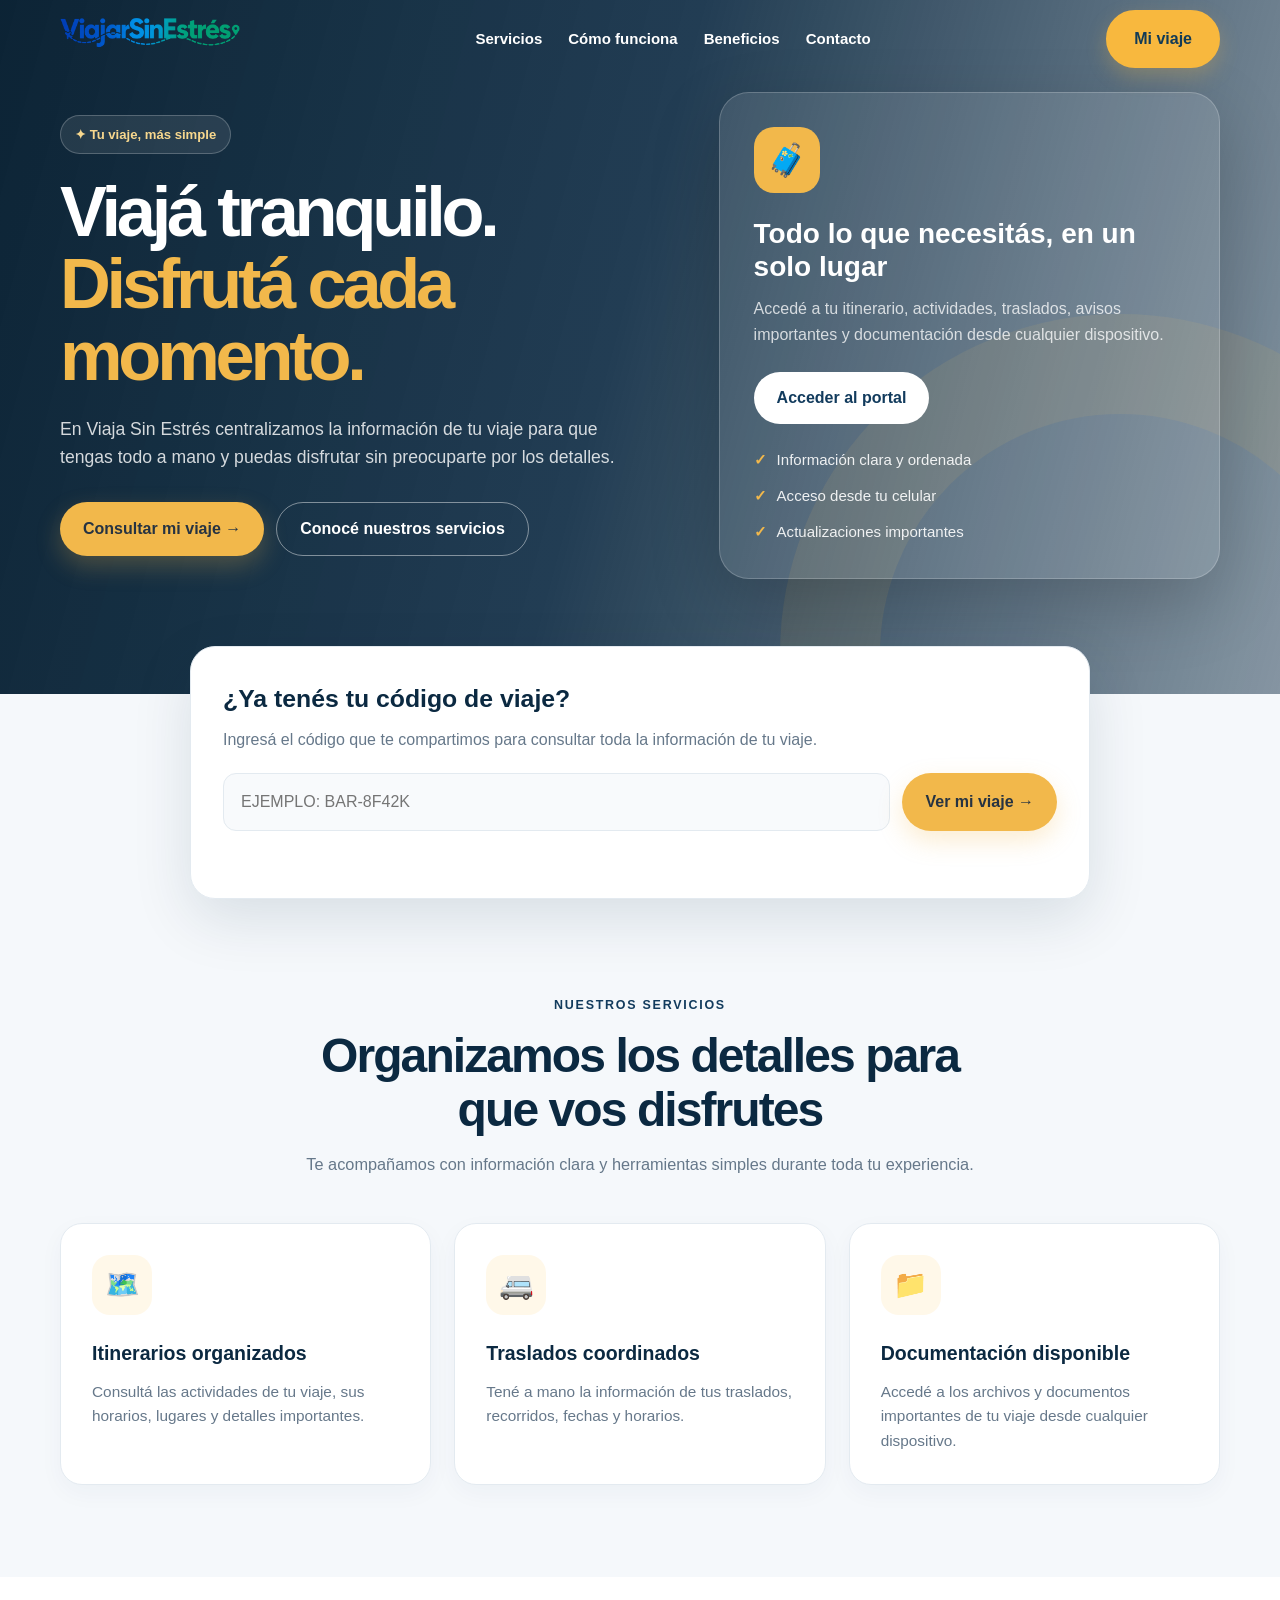
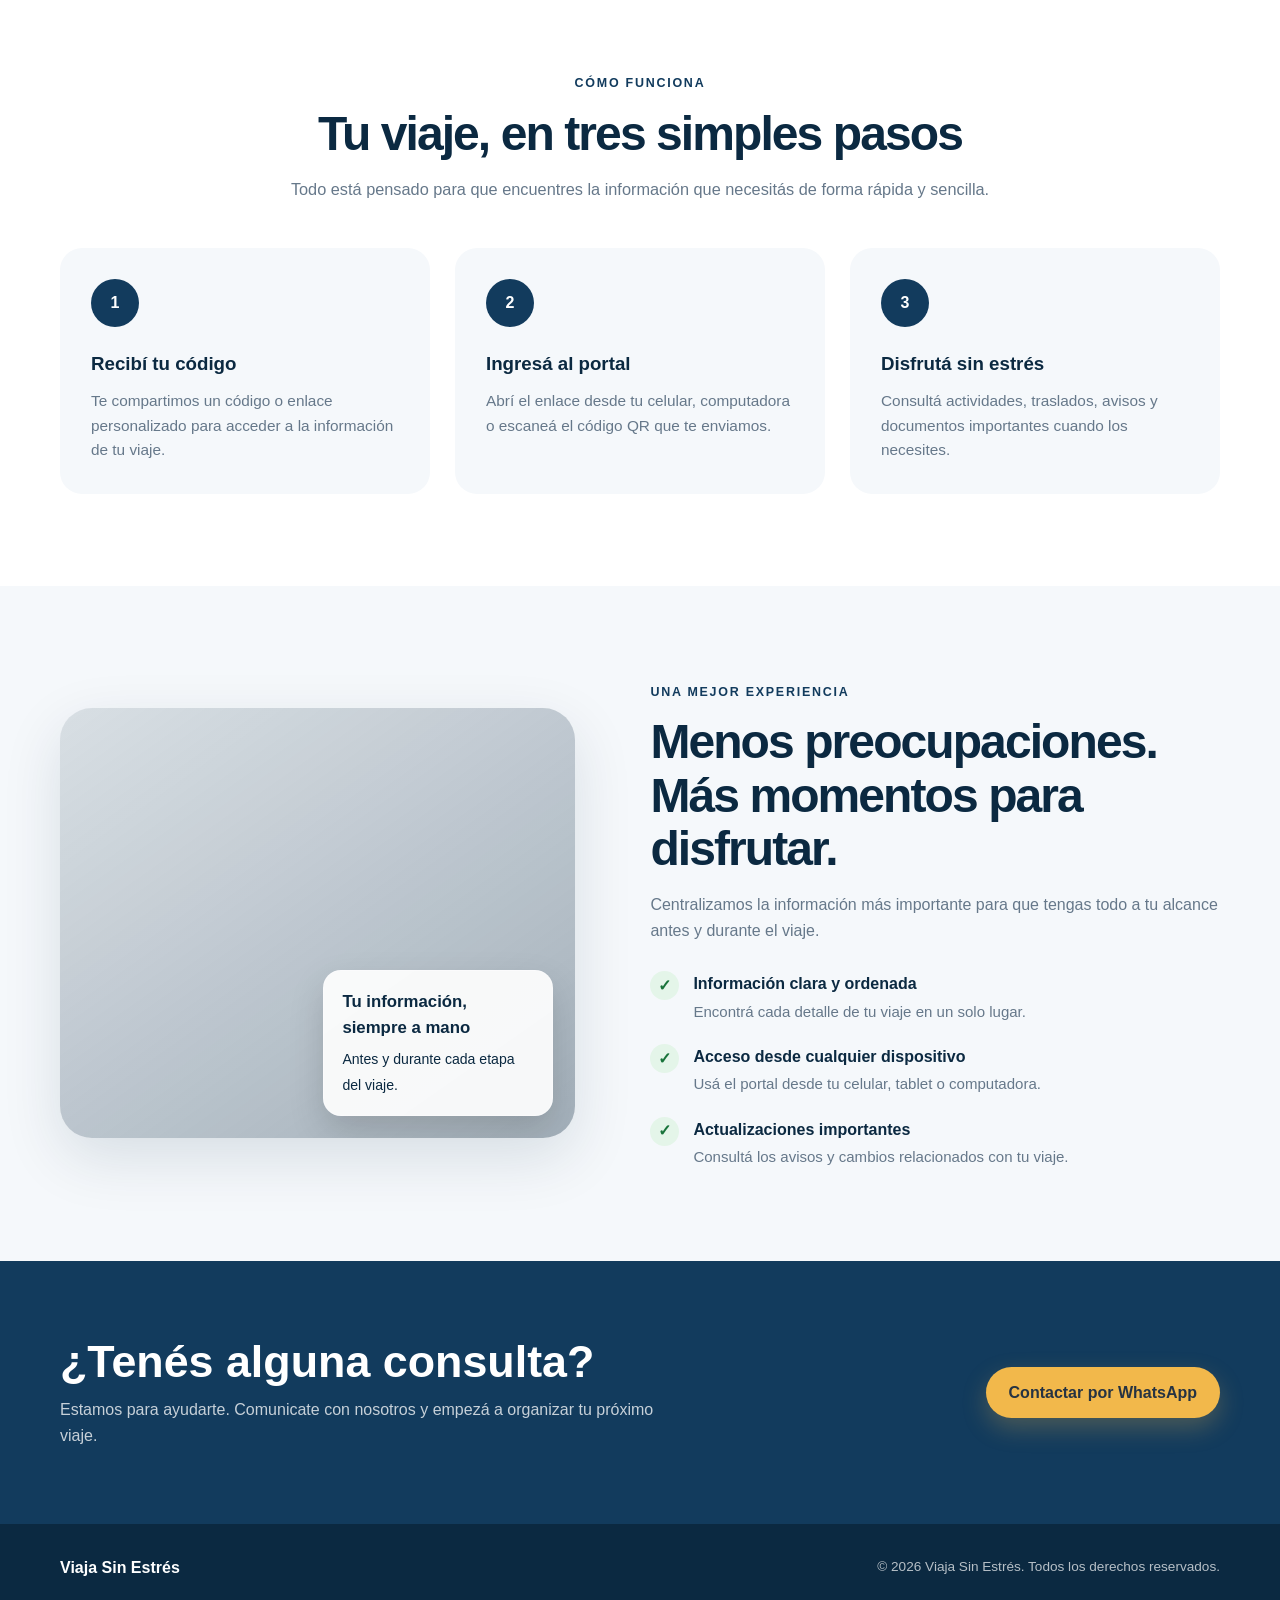
==== commit 344217bb: "Update index.html" ====
--- a/index.html
+++ b/index.html
@@ -7,7 +7,7 @@
   <title>Viaja Sin Estrés | Organizá tu próximo viaje</title>
   <meta name="description" content="Consultá tu itinerario, actividades, traslados, avisos y documentación desde un solo lugar con Viaja Sin Estrés.">
   <link rel="stylesheet" href="shared/css/global.css">
-  <link rel="preload" as="image" href="assets/logo-viaja-sin-estres.png">
+  <link rel="preload" as="image" href="assets/logo-viaja-sin-estres.webp">
 <link rel="icon" href="assets/favicon-viaja-sin-estres.svg" type="image/svg+xml">
 <style>
   /* Ocultar los bordes defectuosos del logo */
@@ -855,7 +855,7 @@
   <header class="navbar">
     <div class="container navbar-content">
       <a href="#" aria-label="Viaja Sin Estrés - Inicio">
-        <img class="brand-logo" src="assets/logo-viaja-sin-estres.png" alt="Viaja Sin Estrés">
+        <img class="brand-logo" src="assets/logo-viaja-sin-estres.webp" alt="Viaja Sin Estrés">
       </a>
 
       <nav class="nav-links" id="mainNav" aria-label="Navegación principal">
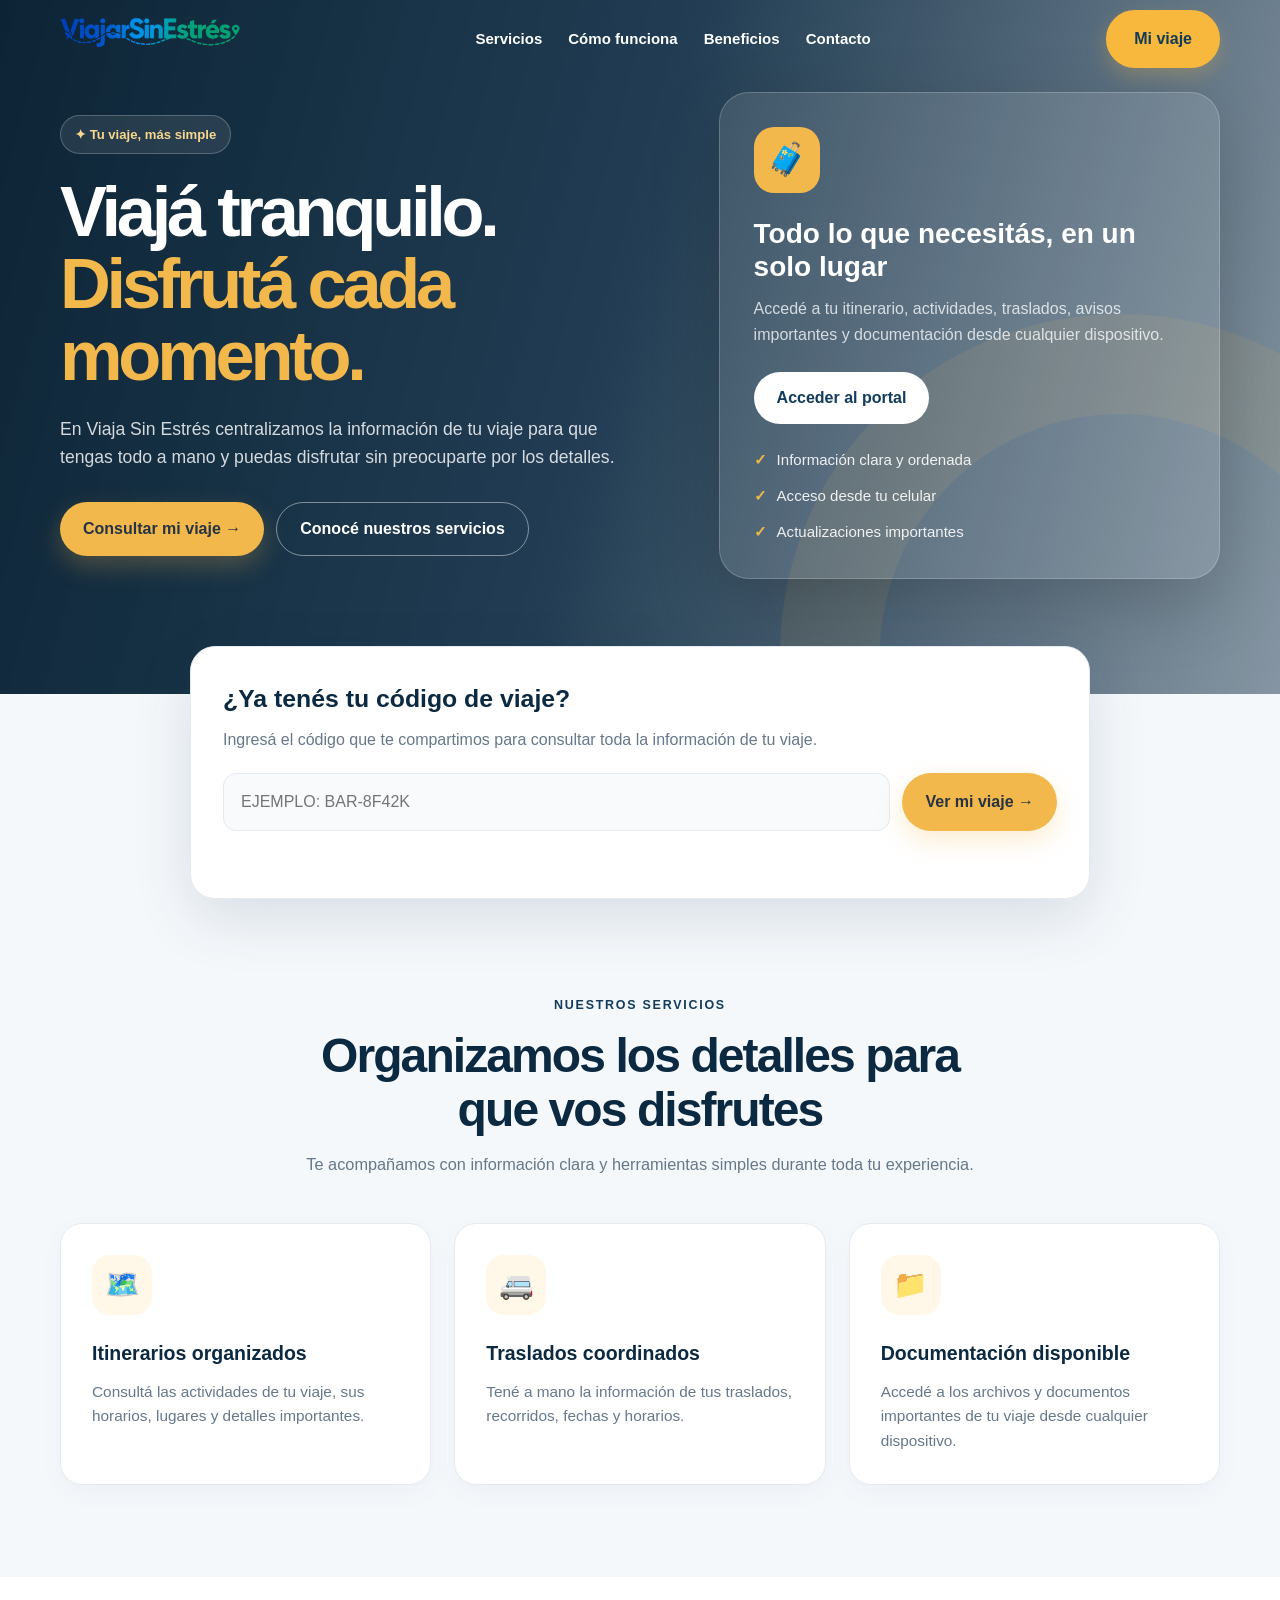
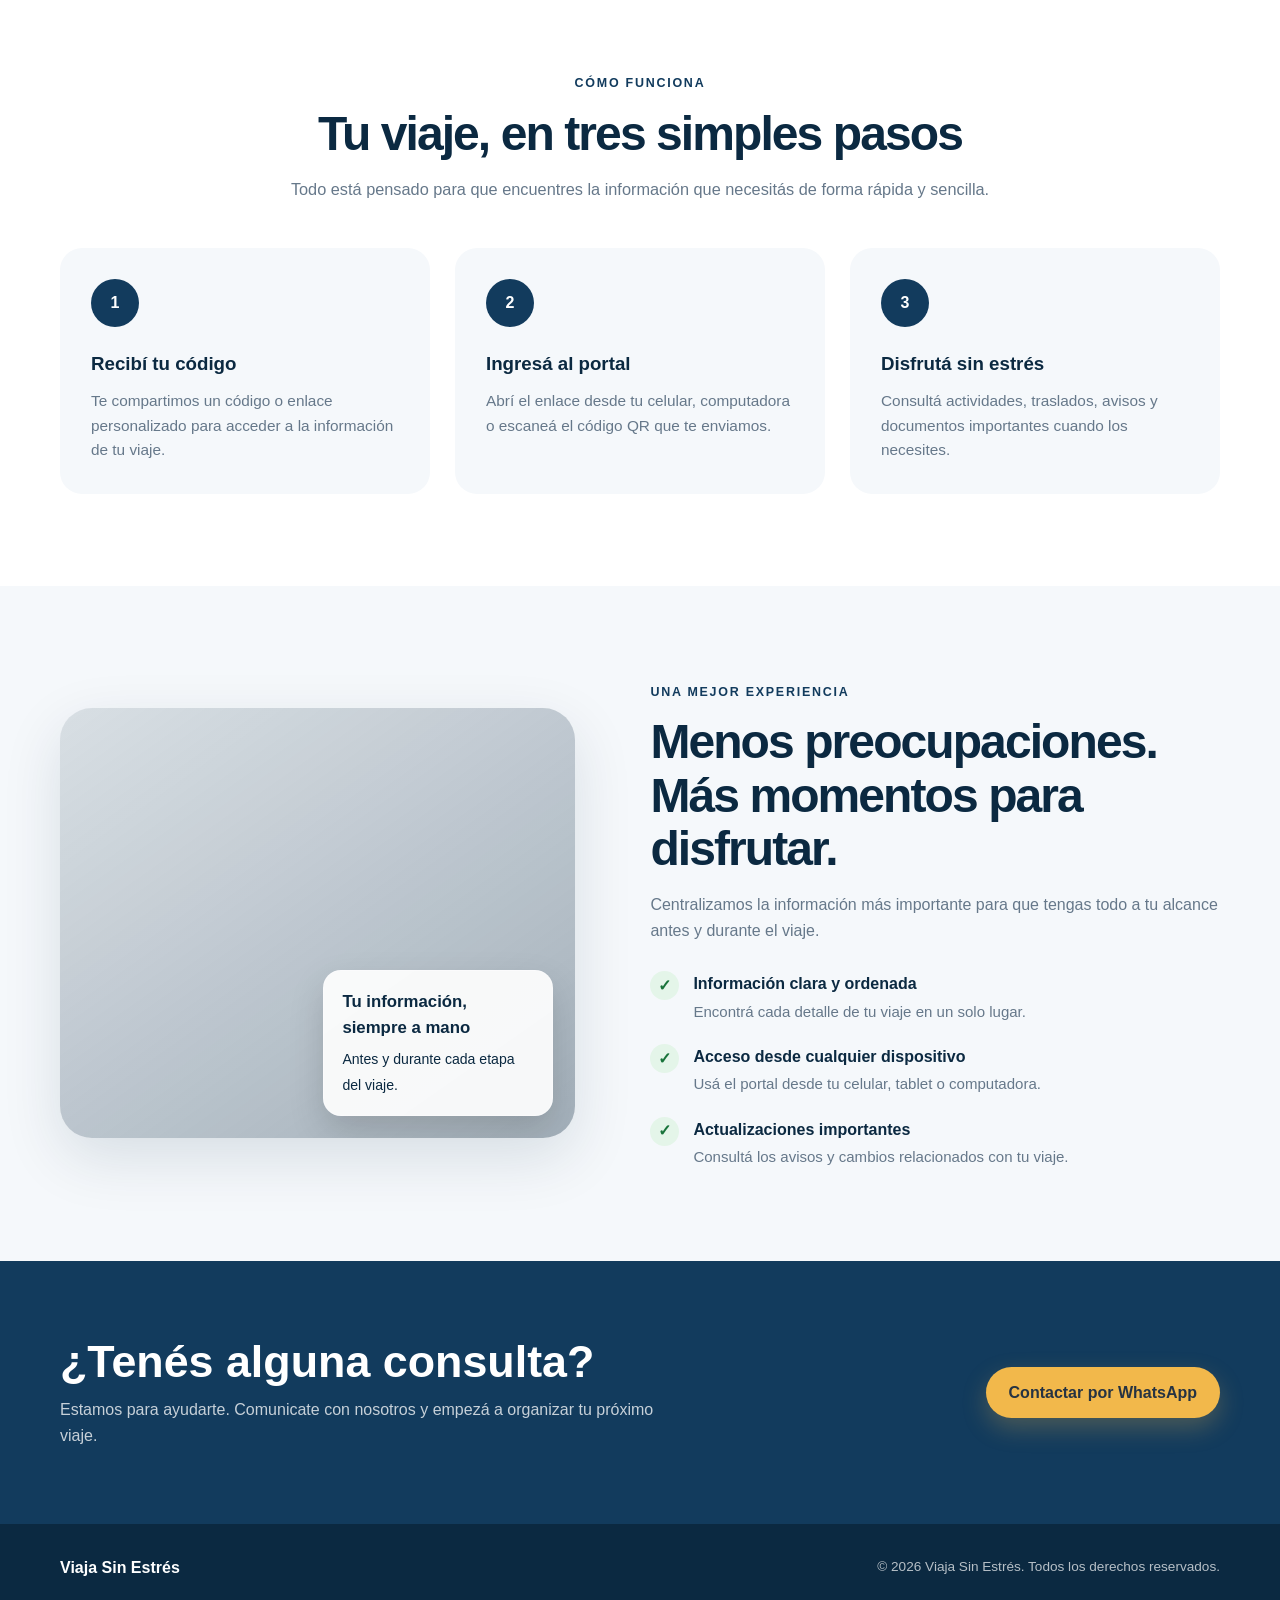
==== commit e6c9c4a4: "Update index.html" ====
--- a/index.html
+++ b/index.html
@@ -7,8 +7,7 @@
   <title>Viaja Sin Estrés | Organizá tu próximo viaje</title>
   <meta name="description" content="Consultá tu itinerario, actividades, traslados, avisos y documentación desde un solo lugar con Viaja Sin Estrés.">
   <link rel="stylesheet" href="shared/css/global.css">
-  <link rel="preload" as="image" href="assets/logo-viaja-sin-estres.webp">
-<link rel="icon" href="assets/favicon-viaja-sin-estres.svg" type="image/svg+xml">
+  <link rel="icon" href="assets/favicon-viaja-sin-estres.svg" type="image/svg+xml">
 <style>
   /* Ocultar los bordes defectuosos del logo */
   .navbar .brand img,
@@ -855,7 +854,7 @@
   <header class="navbar">
     <div class="container navbar-content">
       <a href="#" aria-label="Viaja Sin Estrés - Inicio">
-        <img class="brand-logo" src="assets/logo-viaja-sin-estres.webp" alt="Viaja Sin Estrés">
+        <img class="brand-logo" src="[data-uri]" alt="Viaja Sin Estrés">
       </a>
 
       <nav class="nav-links" id="mainNav" aria-label="Navegación principal">
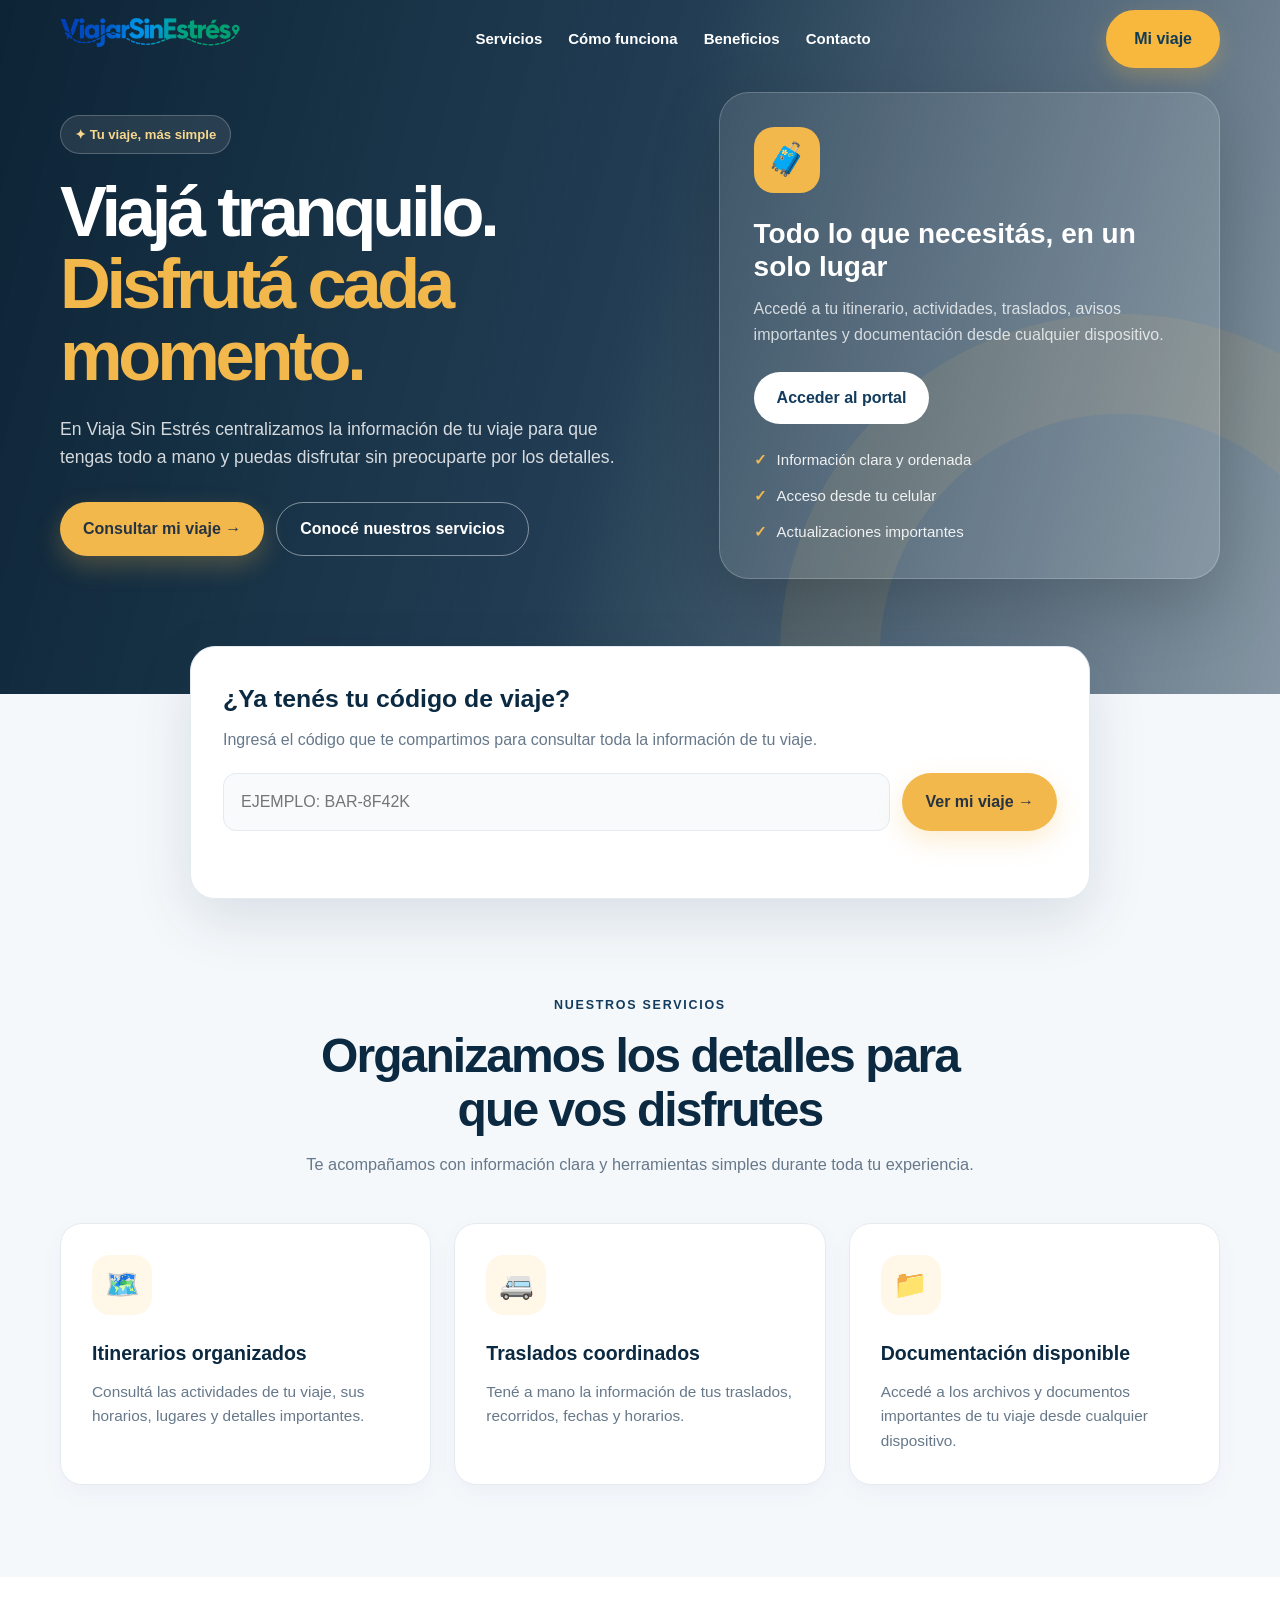
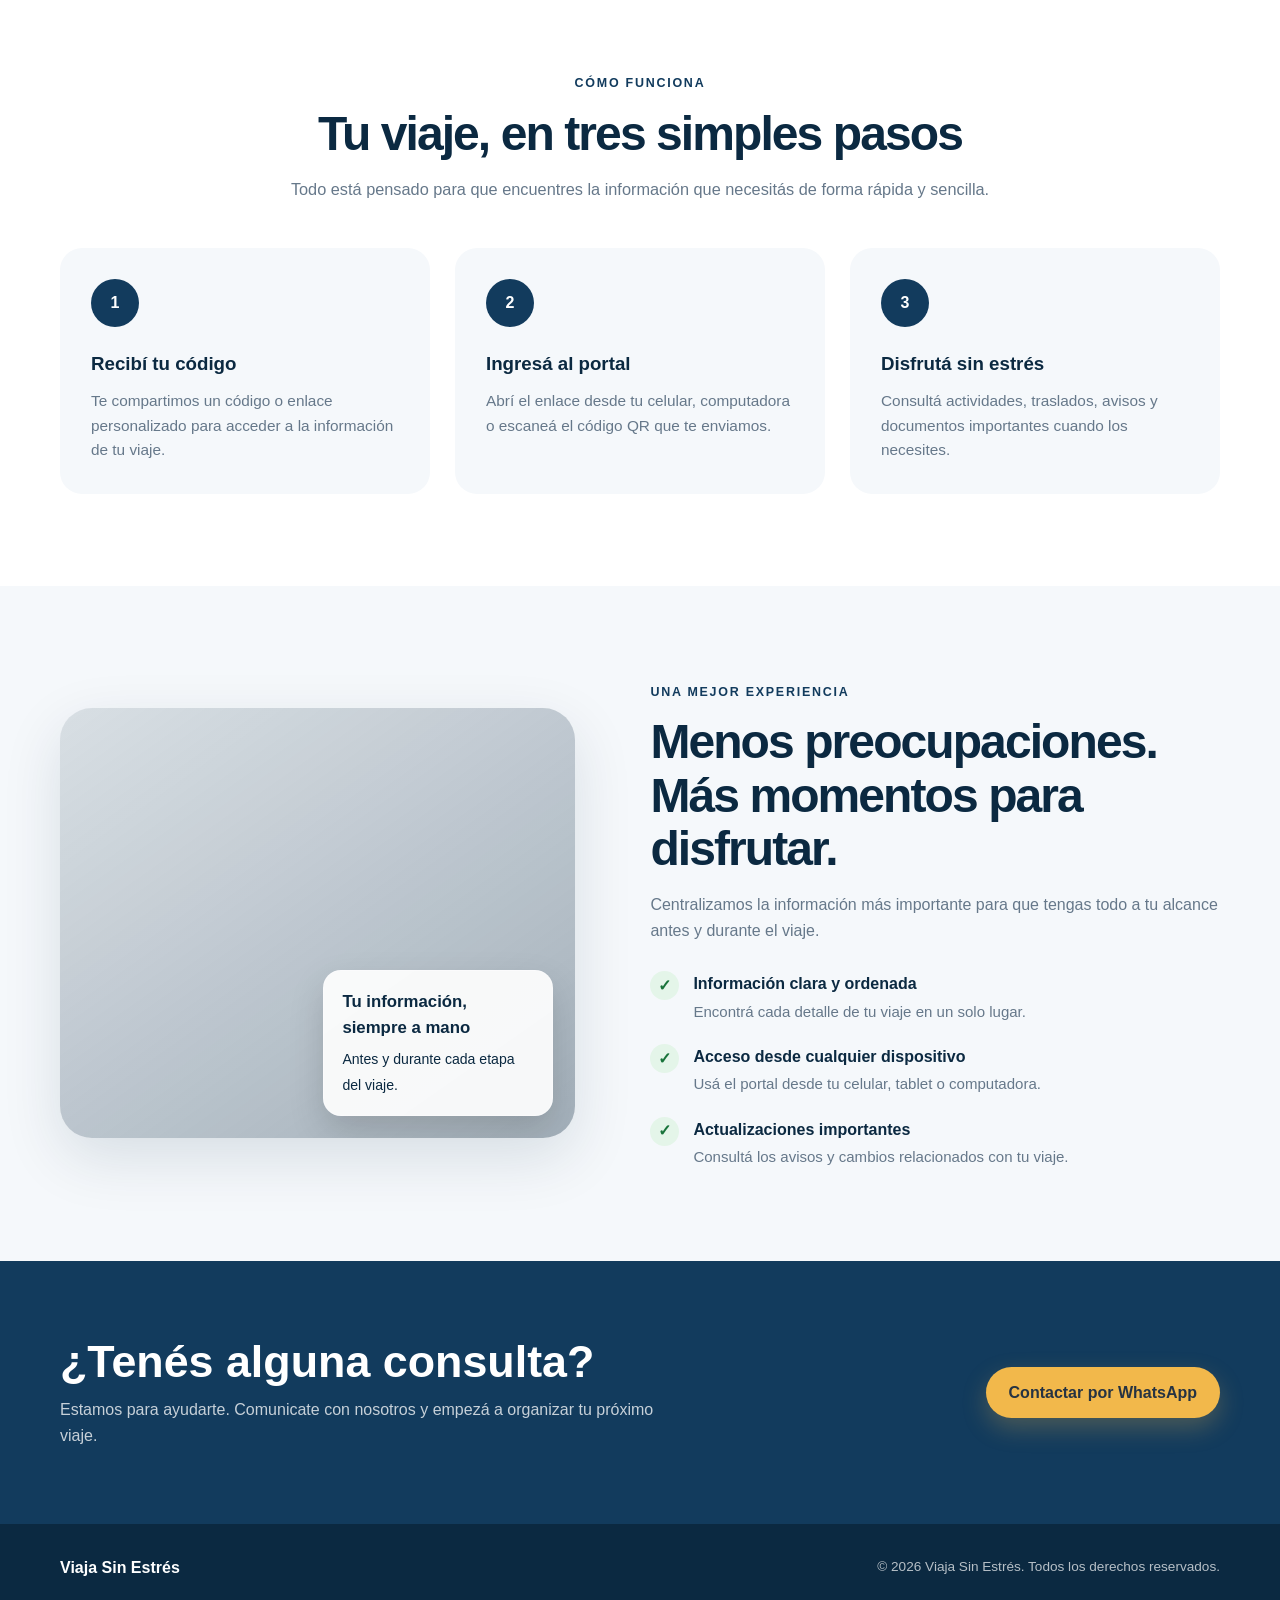
==== commit 34c42287: "Update index.html" ====
--- a/index.html
+++ b/index.html
@@ -826,19 +826,26 @@
   }
 </style>
 
-<style id="animaciones-scroll-viaja">
-  /* Animaciones de entrada al desplazarse por la página */
+
+
+<style id="animaciones-scroll-seguras">
+  /* Las secciones visibles nunca se ocultan al cargar: evita el pantallazo blanco. */
   .reveal-on-scroll {
+    opacity: 1;
+    transform: none;
+  }
+  .reveal-on-scroll.reveal-pending {
     opacity: 0;
     transform: translateY(28px);
     transition: opacity .7s ease, transform .7s ease;
   }
-  .reveal-on-scroll.is-visible {
+  .reveal-on-scroll.reveal-pending.is-visible {
     opacity: 1;
     transform: translateY(0);
   }
   @media (prefers-reduced-motion: reduce) {
-    .reveal-on-scroll, .reveal-on-scroll.is-visible {
+    .reveal-on-scroll.reveal-pending,
+    .reveal-on-scroll.reveal-pending.is-visible {
       opacity: 1;
       transform: none;
       transition: none;
@@ -1088,14 +1095,21 @@
 
     document.getElementById("currentYear").textContent = new Date().getFullYear();
 
-    // Animaciones suaves al entrar en pantalla.
+    // Animaciones al desplazarse, sin ocultar elementos que ya están visibles.
     (function () {
       const elementos = document.querySelectorAll(
         "main section, .service-card, .step-card, .benefit-card, .cta-content"
       );
-
-      elementos.forEach((elemento) => elemento.classList.add("reveal-on-scroll"));
-
+      const pendientes = [];
+      elementos.forEach((elemento) => {
+        const rect = elemento.getBoundingClientRect();
+        if (rect.top > window.innerHeight) {
+          elemento.classList.add("reveal-on-scroll", "reveal-pending");
+          pendientes.push(elemento);
+        } else {
+          elemento.classList.add("reveal-on-scroll");
+        }
+      });
       if ("IntersectionObserver" in window) {
         const observador = new IntersectionObserver((entradas, observer) => {
           entradas.forEach((entrada) => {
@@ -1105,10 +1119,9 @@
             }
           });
         }, { threshold: 0.12 });
-
-        elementos.forEach((elemento) => observador.observe(elemento));
+        pendientes.forEach((elemento) => observador.observe(elemento));
       } else {
-        elementos.forEach((elemento) => elemento.classList.add("is-visible"));
+        pendientes.forEach((elemento) => elemento.classList.add("is-visible"));
       }
     })();
 
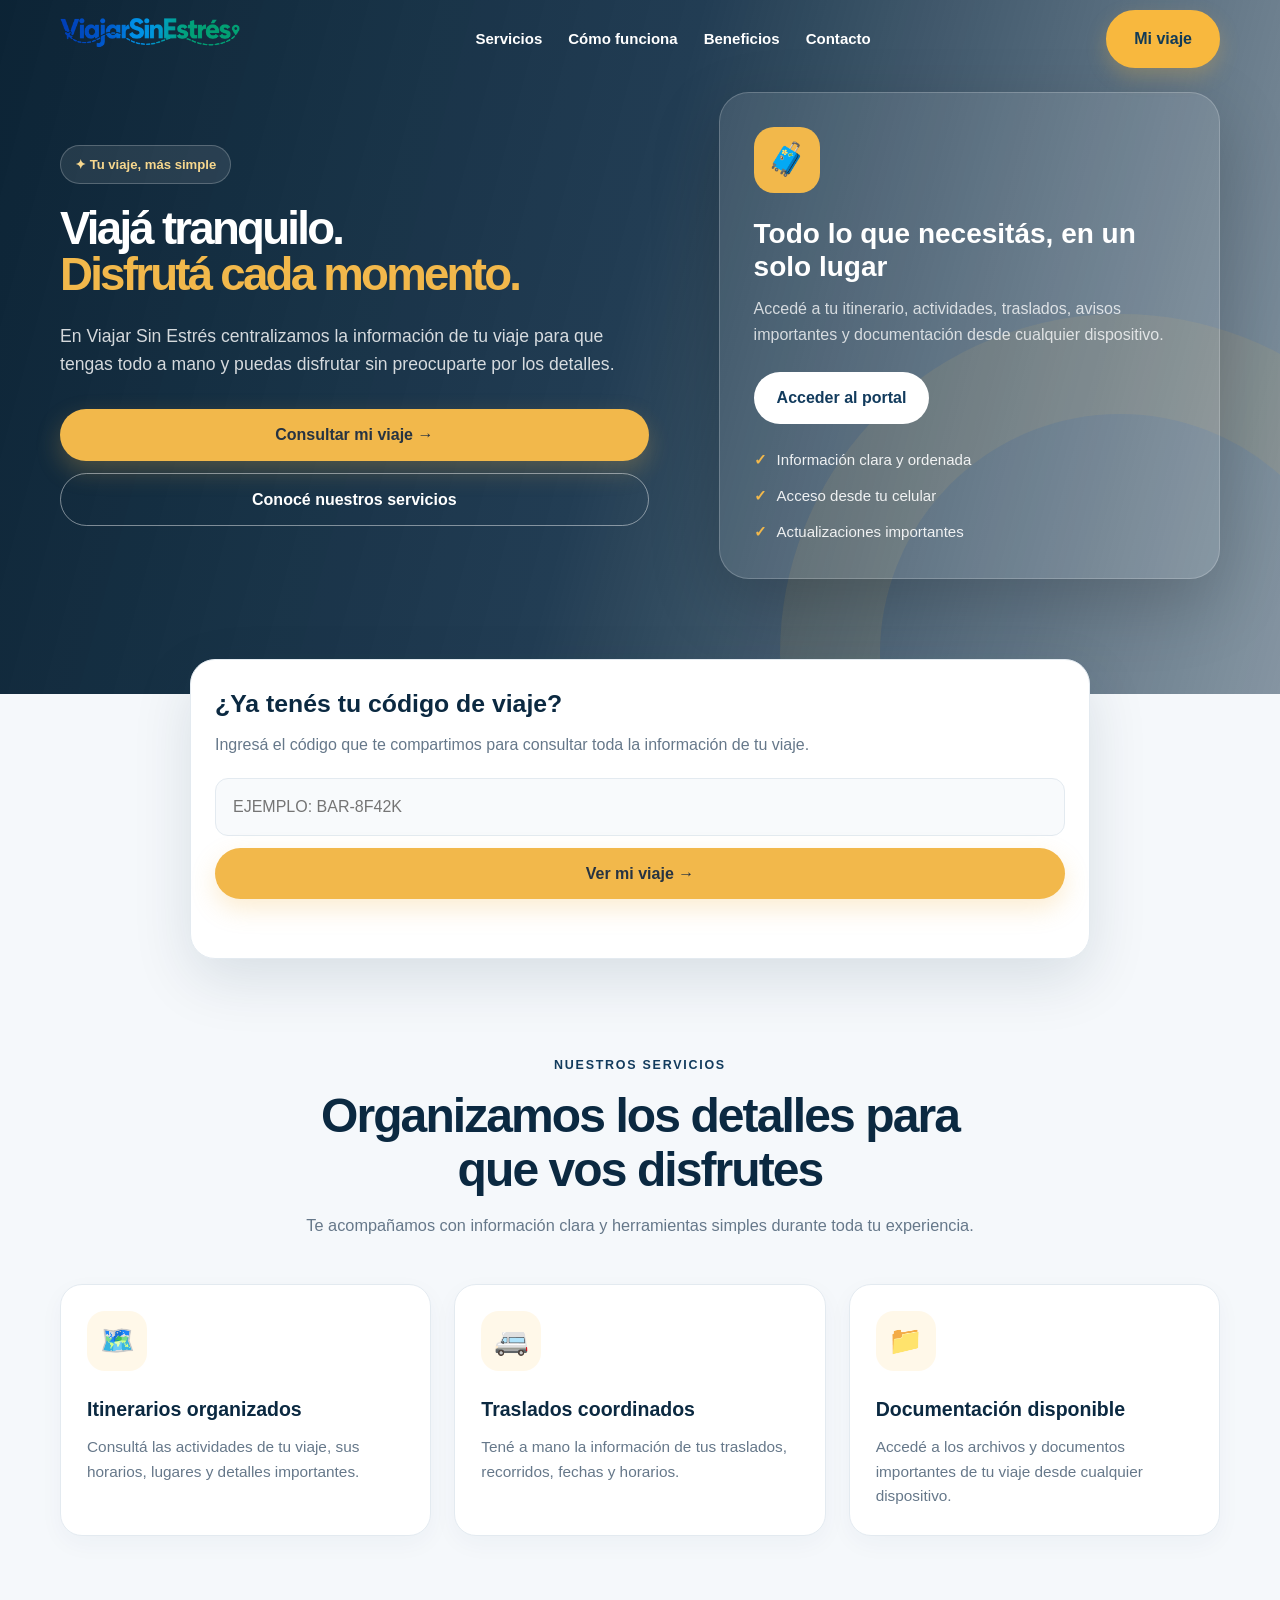
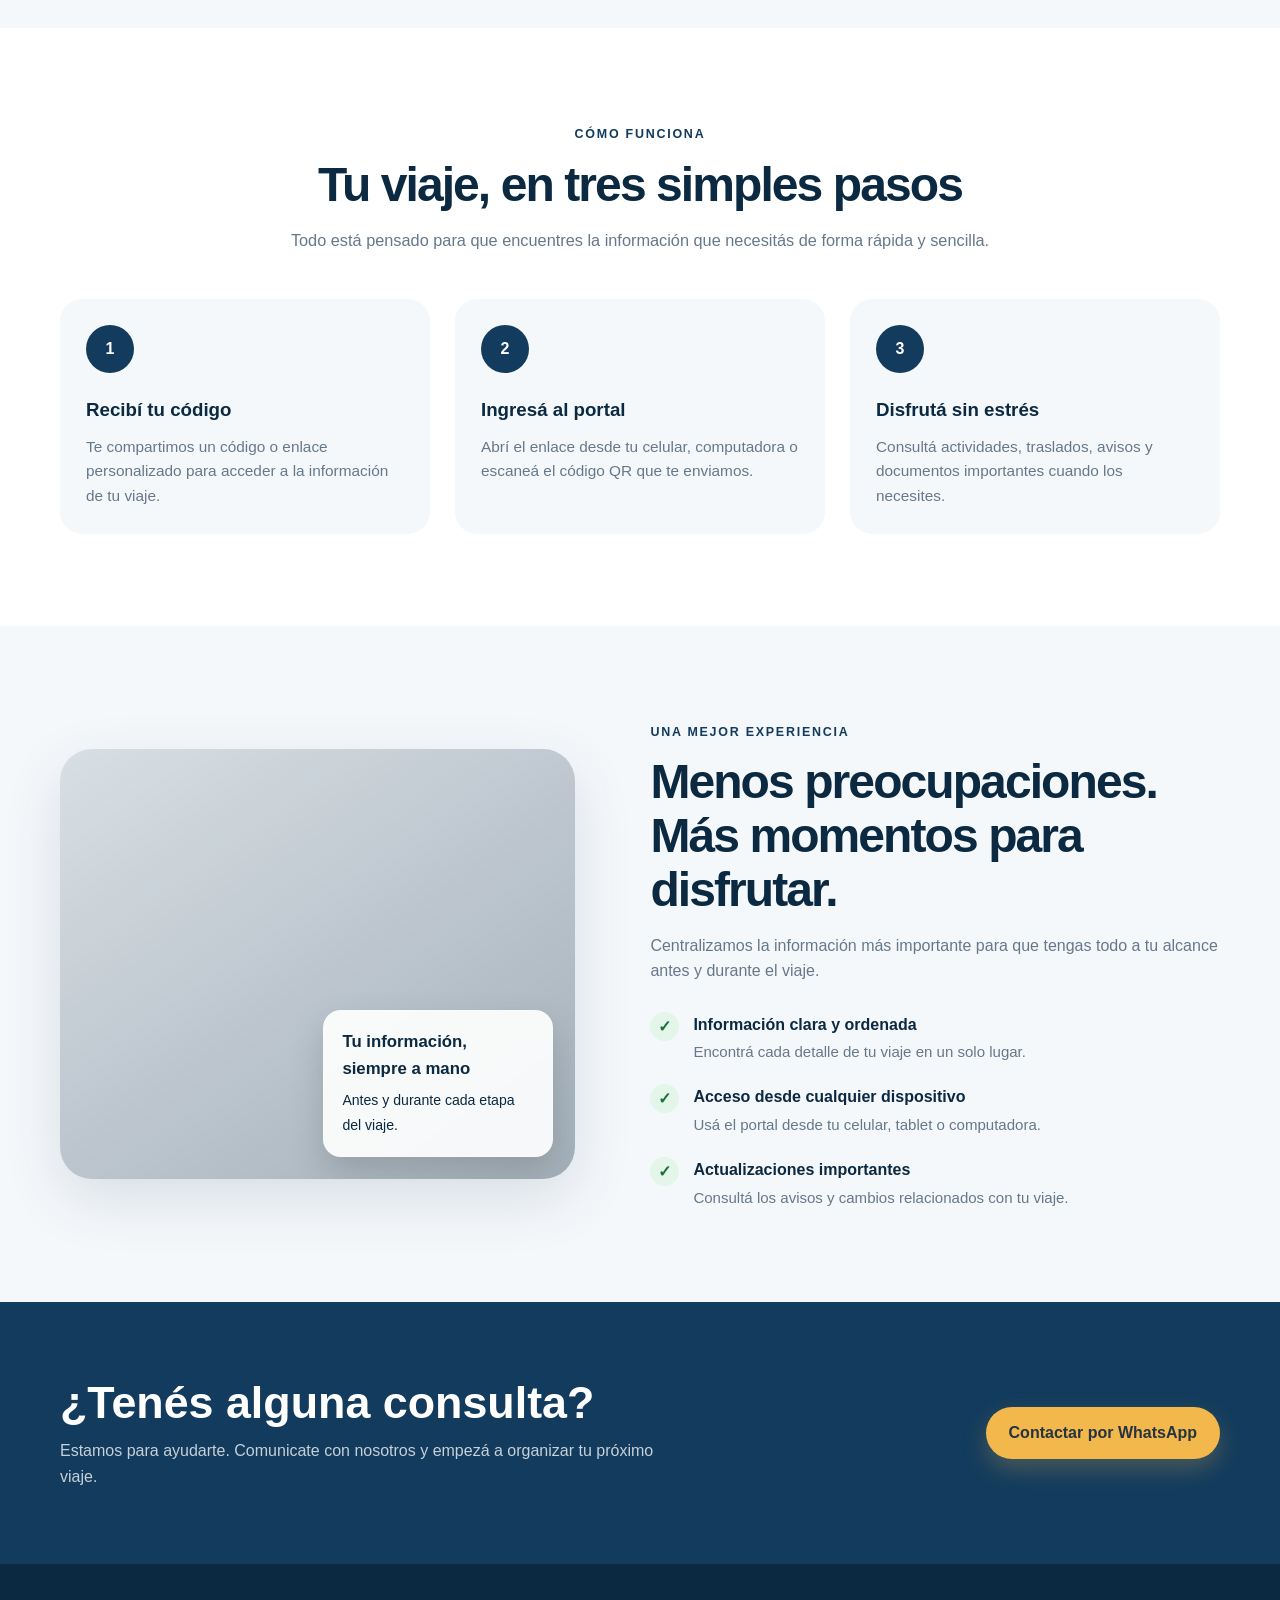
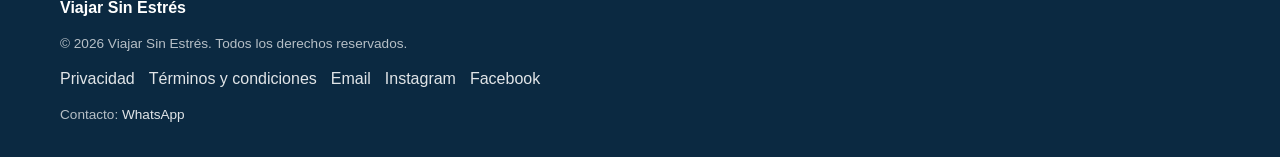
==== commit 8941772d: "Add files via upload" ====
--- a/index.html
+++ b/index.html
@@ -4,8 +4,8 @@
 <head>
   <meta charset="UTF-8">
   <meta name="viewport" content="width=device-width, initial-scale=1.0">
-  <title>Viaja Sin Estrés | Organizá tu próximo viaje</title>
-  <meta name="description" content="Consultá tu itinerario, actividades, traslados, avisos y documentación desde un solo lugar con Viaja Sin Estrés.">
+  <title>Viajar Sin Estrés | Organizá tu próximo viaje</title>
+  <meta name="description" content="Consultá tu itinerario, actividades, traslados, avisos y documentación desde un solo lugar con Viajar Sin Estrés.">
   <link rel="stylesheet" href="shared/css/global.css">
   <link rel="icon" href="assets/favicon-viaja-sin-estres.svg" type="image/svg+xml">
 <style>
@@ -702,14 +702,23 @@
     }
 
     @media (max-width: 560px) {
-      .section { padding: 65px 0; }
-
-      .brand-logo { width: 155px; }
-
-      .nav-trip-button {
-        min-height: 44px;
-        padding: 10px 17px;
-      }
+  .nav-trip-button {
+    width: auto !important;
+    min-width: 120px !important;
+    height: 52px !important;
+    min-height: 52px !important;
+    padding: 0 20px !important;
+    border-radius: 999px !important;
+
+    display: inline-flex !important;
+    align-items: center !important;
+    justify-content: center !important;
+
+    font-size: 16px !important;
+    line-height: 1 !important;
+    white-space: nowrap !important;
+  }
+}
 
       .hero h1 { font-size: 2.85rem; }
 
@@ -732,7 +741,7 @@
         align-items: flex-start;
         flex-direction: column;
       }
-    }
+    
   </style>
 
   <!-- Ajustes finales del header -->
@@ -824,6 +833,23 @@
     color: #123B56 !important;
     transform: translateY(-2px);
   }
+  @media (max-width: 600px) {
+  .nav-trip-button {
+    width: auto !important;
+    min-width: 120px !important;
+    height: 52px !important;
+    padding: 0 20px !important;
+    border-radius: 999px !important;
+
+    display: inline-flex !important;
+    align-items: center !important;
+    justify-content: center !important;
+
+    font-size: 16px !important;
+    line-height: 1 !important;
+    white-space: nowrap !important;
+  }
+}
 </style>
 
 
@@ -853,6 +879,13 @@
   }
 </style>
 
+<style>
+.footer-content{gap:12px}
+.footer-links{display:flex;flex-wrap:wrap;gap:14px;justify-content:center}
+.footer-links a,.footer-content a{color:rgba(255,255,255,.88);text-decoration:none}
+.footer-links a:hover,.footer-content a:hover{color:#f2b84b}
+@media(max-width:600px){.footer-links{justify-content:flex-start;gap:10px 14px}}
+</style>
 </head>
 
 <body>
@@ -860,8 +893,8 @@
 
   <header class="navbar">
     <div class="container navbar-content">
-      <a href="#" aria-label="Viaja Sin Estrés - Inicio">
-        <img class="brand-logo" src="[data-uri]" alt="Viaja Sin Estrés">
+      <a href="#" aria-label="Viajar Sin Estrés - Inicio">
+        <img class="brand-logo" src="assets/logo-viaja-sin-estres.png" alt="Viajar Sin Estrés">
       </a>
 
       <nav class="nav-links" id="mainNav" aria-label="Navegación principal">
@@ -893,7 +926,7 @@
           </h1>
 
           <p class="hero-description">
-            En Viaja Sin Estrés centralizamos la información de tu viaje
+            En Viajar Sin Estrés centralizamos la información de tu viaje
             para que tengas todo a mano y puedas disfrutar sin preocuparte
             por los detalles.
           </p>
@@ -1069,8 +1102,16 @@
 
   <footer class="footer">
     <div class="container footer-content">
-      <div class="footer-brand">Viaja Sin Estrés</div>
-      <small>© <span id="currentYear"></span> Viaja Sin Estrés. Todos los derechos reservados.</small>
+      <div class="footer-brand">Viajar Sin Estrés</div>
+      <small>© <span id="currentYear"></span> Viajar Sin Estrés. Todos los derechos reservados.</small>
+      <div class="footer-links" aria-label="Información y contacto">
+        <a href="privacidad.html">Privacidad</a>
+        <a href="terminos.html">Términos y condiciones</a>
+        <a href="mailto:mauro_yakas_97@hotmail.com">Email</a>
+        <a href="https://www.instagram.com/ViajarSinEstres.arg/" target="_blank" rel="noopener noreferrer">Instagram</a>
+        <a href="https://www.facebook.com/share/1DiZxPwTp5/" target="_blank" rel="noopener noreferrer">Facebook</a>
+      </div>
+      <small>Contacto: <a href="https://api.whatsapp.com/send?phone=5493462377104" target="_blank" rel="noopener noreferrer">WhatsApp</a></small>
     </div>
   </footer>
 
